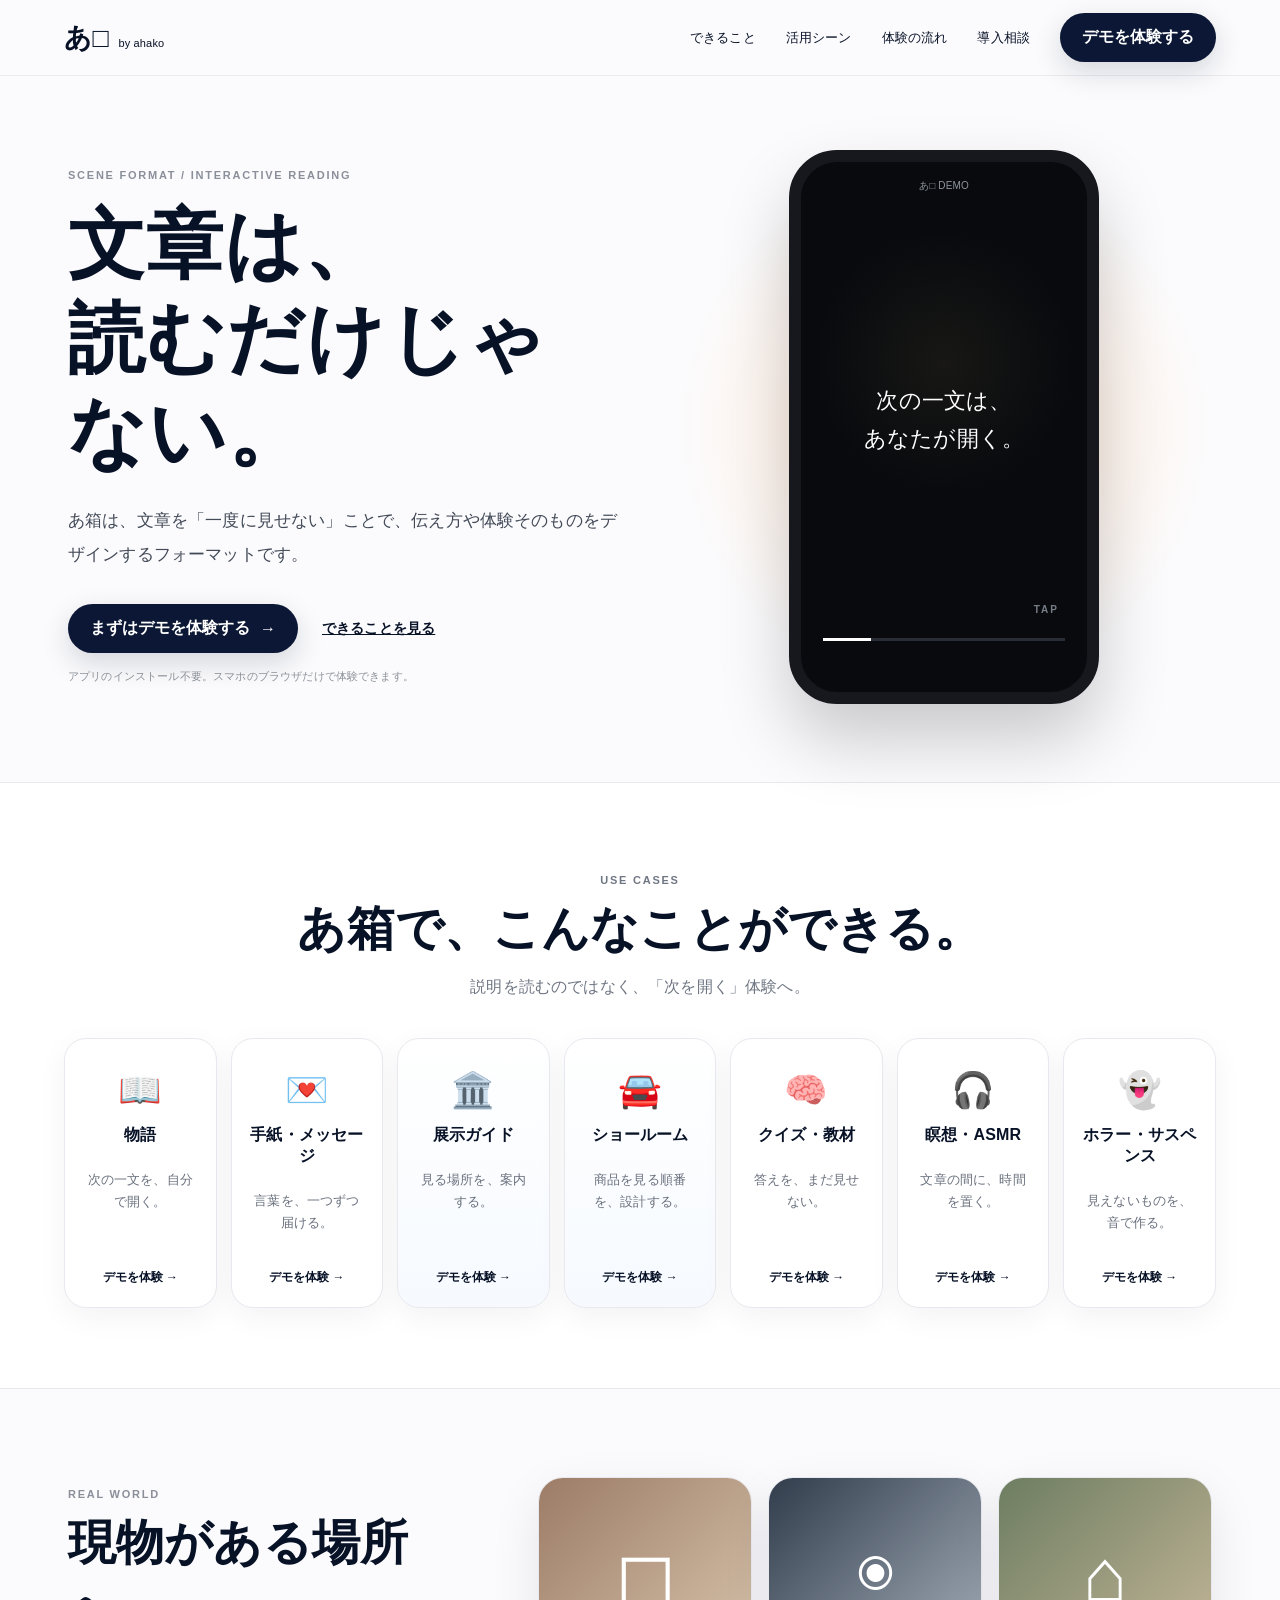
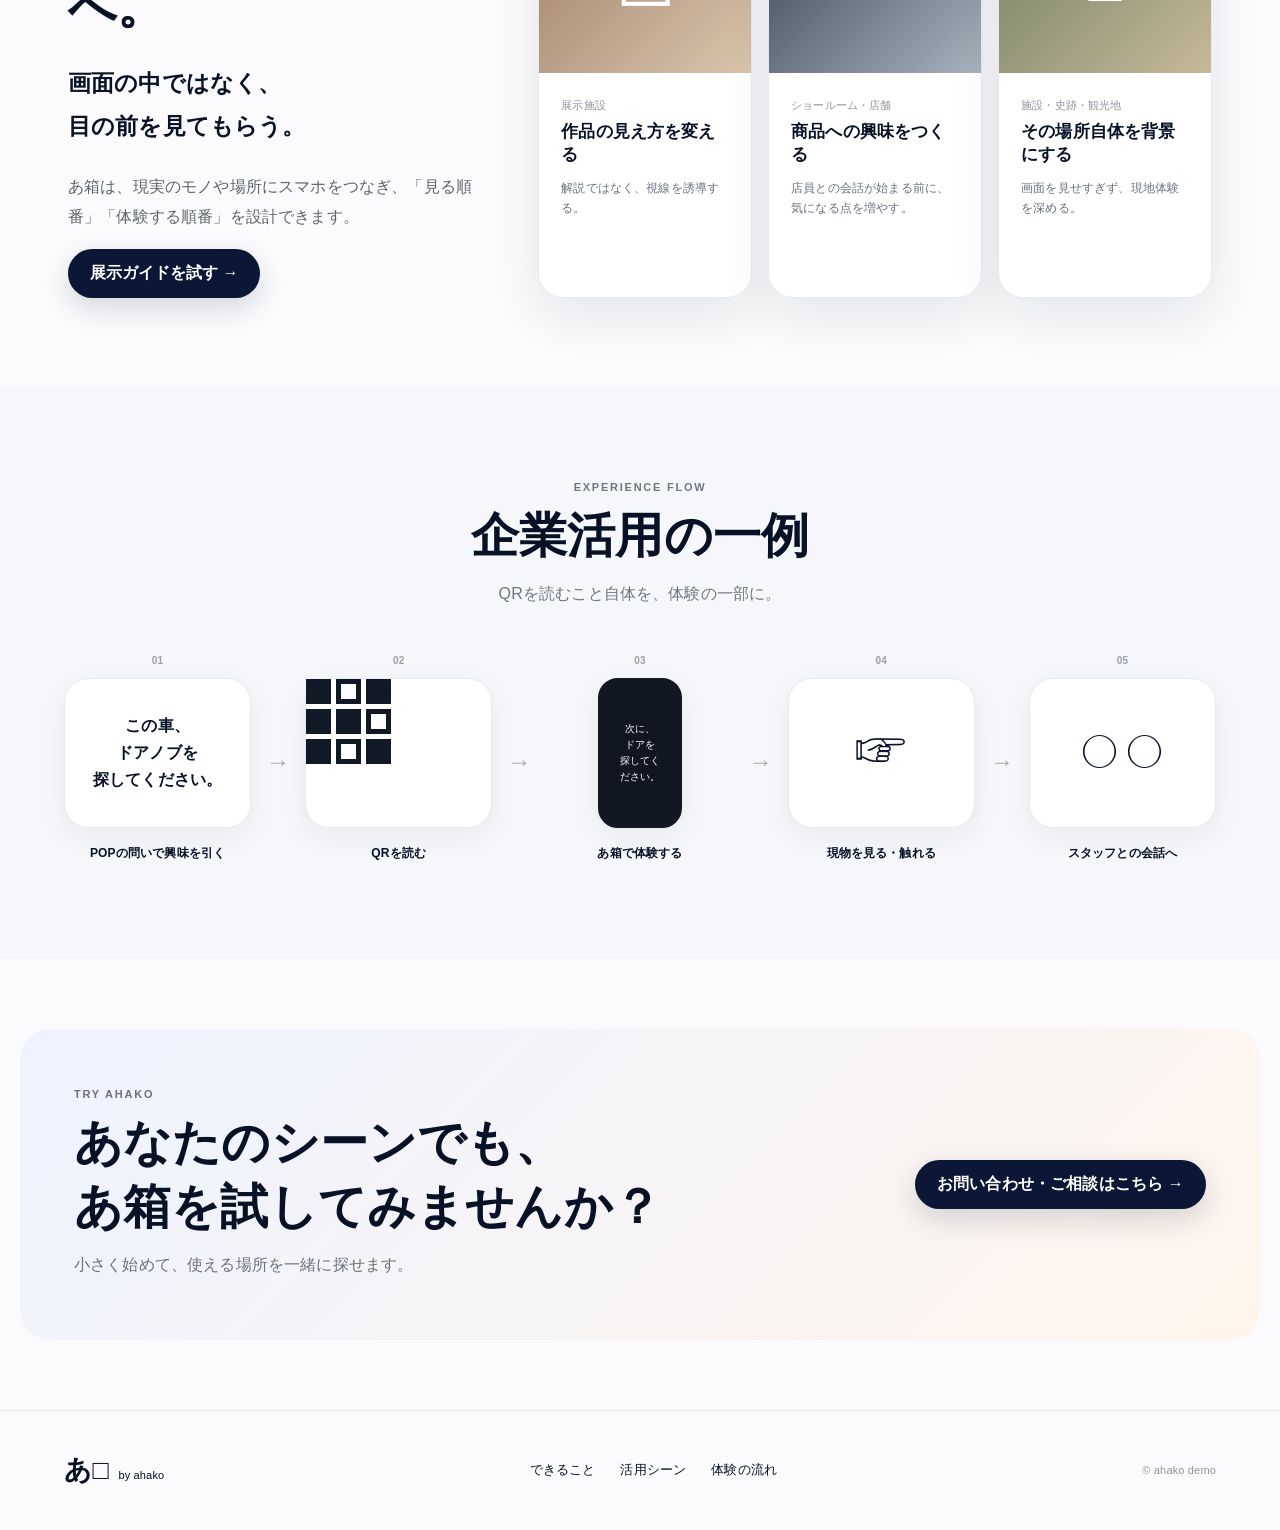
==== index.html @ af20977c "Add files via upload" ====
<!doctype html>
<html lang="ja">
<head>
  <meta charset="utf-8" />
  <meta name="viewport" content="width=device-width,initial-scale=1,viewport-fit=cover" />
  <title>あ箱｜デモサイト</title>
  <meta name="description" content="文章を一度に見せない。あ箱でできることを、触って試せるデモサイト。" />
  <link rel="stylesheet" href="./styles.css" />
</head>
<body>
  <header class="site-header">
    <a class="brand" href="#top" aria-label="あ箱 トップへ">
      <span class="brand-mark">あ□</span>
      <span class="brand-sub">by ahako</span>
    </a>
    <nav class="desktop-nav" aria-label="メインナビゲーション">
      <a href="#uses">できること</a>
      <a href="#real">活用シーン</a>
      <a href="#flow">体験の流れ</a>
      <a href="#contact">導入相談</a>
      <button class="button button-dark js-open-demo" data-demo="story">デモを体験する</button>
    </nav>
    <button class="menu-button" id="menuButton" aria-label="メニューを開く">☰</button>
  </header>

  <main id="top">
    <section class="hero section-shell">
      <div class="hero-copy">
        <p class="eyebrow">SCENE FORMAT / INTERACTIVE READING</p>
        <h1>文章は、<br>読むだけじゃない。</h1>
        <p class="hero-lead">あ箱は、文章を「一度に見せない」ことで、伝え方や体験そのものをデザインするフォーマットです。</p>
        <div class="hero-actions">
          <button class="button button-dark js-open-demo" data-demo="story">まずはデモを体験する <span>→</span></button>
          <a class="text-link" href="#uses">できることを見る</a>
        </div>
        <p class="fineprint">アプリのインストール不要。スマホのブラウザだけで体験できます。</p>
      </div>

      <div class="phone-wrap" aria-label="あ箱のミニデモ">
        <div class="phone">
          <div class="phone-top">あ□ DEMO</div>
          <div class="phone-screen" id="heroScene">
            <div class="scene-history" id="heroHistory"></div>
            <div class="scene-current" id="heroCurrent">次の一文は、<br>あなたが開く。</div>
            <button class="tap-zone" id="heroTap" aria-label="次の文章へ">TAP</button>
          </div>
          <div class="phone-progress"><span id="heroProgress"></span></div>
        </div>
      </div>
    </section>

    <section class="use-section" id="uses">
      <div class="section-heading">
        <p class="eyebrow">USE CASES</p>
        <h2>あ箱で、こんなことができる。</h2>
        <p>説明を読むのではなく、「次を開く」体験へ。</p>
      </div>
      <div class="use-grid">
        <article class="use-card">
          <div class="use-icon">📖</div><h3>物語</h3><p>次の一文を、自分で開く。</p>
          <button class="card-link js-open-demo" data-demo="story">デモを体験 →</button>
        </article>
        <article class="use-card">
          <div class="use-icon">💌</div><h3>手紙・メッセージ</h3><p>言葉を、一つずつ届ける。</p>
          <button class="card-link js-open-demo" data-demo="letter">デモを体験 →</button>
        </article>
        <article class="use-card featured">
          <div class="use-icon">🏛️</div><h3>展示ガイド</h3><p>見る場所を、案内する。</p>
          <button class="card-link js-open-demo" data-demo="museum">デモを体験 →</button>
        </article>
        <article class="use-card featured">
          <div class="use-icon">🚘</div><h3>ショールーム</h3><p>商品を見る順番を、設計する。</p>
          <button class="card-link js-open-demo" data-demo="showroom">デモを体験 →</button>
        </article>
        <article class="use-card">
          <div class="use-icon">🧠</div><h3>クイズ・教材</h3><p>答えを、まだ見せない。</p>
          <button class="card-link js-open-demo" data-demo="quiz">デモを体験 →</button>
        </article>
        <article class="use-card">
          <div class="use-icon">🎧</div><h3>瞑想・ASMR</h3><p>文章の間に、時間を置く。</p>
          <button class="card-link js-open-demo" data-demo="asmr">デモを体験 →</button>
        </article>
        <article class="use-card">
          <div class="use-icon">👻</div><h3>ホラー・サスペンス</h3><p>見えないものを、音で作る。</p>
          <button class="card-link js-open-demo" data-demo="horror">デモを体験 →</button>
        </article>
      </div>
    </section>

    <section class="real-section section-shell" id="real">
      <div class="real-copy">
        <p class="eyebrow">REAL WORLD</p>
        <h2>現物がある場所へ。</h2>
        <p class="big-copy">画面の中ではなく、<br>目の前を見てもらう。</p>
        <p>あ箱は、現実のモノや場所にスマホをつなぎ、「見る順番」「体験する順番」を設計できます。</p>
        <button class="button button-dark js-open-demo" data-demo="museum">展示ガイドを試す →</button>
      </div>
      <div class="real-cards">
        <article class="visual-card museum-card"><div class="visual-art">◻︎</div><div><span>展示施設</span><h3>作品の見え方を変える</h3><p>解説ではなく、視線を誘導する。</p></div></article>
        <article class="visual-card showroom-card"><div class="visual-art">◉</div><div><span>ショールーム・店舗</span><h3>商品への興味をつくる</h3><p>店員との会話が始まる前に、気になる点を増やす。</p></div></article>
        <article class="visual-card place-card"><div class="visual-art">⌂</div><div><span>施設・史跡・観光地</span><h3>その場所自体を背景にする</h3><p>画面を見せすぎず、現地体験を深める。</p></div></article>
      </div>
    </section>

    <section class="flow-section" id="flow">
      <div class="section-heading">
        <p class="eyebrow">EXPERIENCE FLOW</p>
        <h2>企業活用の一例</h2>
        <p>QRを読むこと自体を、体験の一部に。</p>
      </div>
      <div class="flow-grid">
        <div class="flow-step"><span>01</span><div class="flow-visual pop">この車、<br>ドアノブを<br>探してください。</div><h3>POPの問いで興味を引く</h3></div>
        <div class="arrow">→</div>
        <div class="flow-step"><span>02</span><div class="flow-visual qr" aria-label="QR風サンプル"><i></i><i></i><i></i><i></i><i></i><i></i><i></i><i></i><i></i></div><h3>QRを読む</h3></div>
        <div class="arrow">→</div>
        <div class="flow-step"><span>03</span><div class="flow-visual mini-phone">次に、<br>ドアを<br>探してください。</div><h3>あ箱で体験する</h3></div>
        <div class="arrow">→</div>
        <div class="flow-step"><span>04</span><div class="flow-visual hand">☞</div><h3>現物を見る・触れる</h3></div>
        <div class="arrow">→</div>
        <div class="flow-step"><span>05</span><div class="flow-visual talk">◯ ◯</div><h3>スタッフとの会話へ</h3></div>
      </div>
    </section>

    <section class="cta" id="contact">
      <div>
        <p class="eyebrow">TRY AHAKO</p>
        <h2>あなたのシーンでも、<br>あ箱を試してみませんか？</h2>
        <p>小さく始めて、使える場所を一緒に探せます。</p>
      </div>
      <a class="button button-dark" href="mailto:hello@example.com?subject=%E3%81%82%E7%AE%B1%E3%81%AE%E3%83%87%E3%83%A2%E3%81%AB%E3%81%A4%E3%81%84%E3%81%A6">お問い合わせ・ご相談はこちら →</a>
    </section>
  </main>

  <footer class="footer">
    <div class="brand"><span class="brand-mark">あ□</span><span class="brand-sub">by ahako</span></div>
    <div class="footer-links"><a href="#uses">できること</a><a href="#real">活用シーン</a><a href="#flow">体験の流れ</a></div>
    <span>© ahako demo</span>
  </footer>

  <div class="mobile-menu" id="mobileMenu" aria-hidden="true">
    <button class="close-menu" id="closeMenu">×</button>
    <a href="#uses">できること</a>
    <a href="#real">活用シーン</a>
    <a href="#flow">体験の流れ</a>
    <a href="#contact">導入相談</a>
    <button class="button button-dark js-open-demo" data-demo="story">デモを体験する</button>
  </div>

  <div class="demo-modal" id="demoModal" aria-hidden="true" role="dialog" aria-modal="true" aria-labelledby="demoTitle">
    <div class="demo-backdrop" id="demoBackdrop"></div>
    <div class="demo-panel">
      <button class="demo-close" id="demoClose" aria-label="閉じる">×</button>
      <div class="demo-meta"><span id="demoKicker">DEMO</span><strong id="demoTitle">物語</strong></div>
      <div class="demo-device">
        <div class="demo-scene" id="demoScene">
          <div class="demo-history" id="demoHistory"></div>
          <div class="demo-current" id="demoCurrent"></div>
          <div class="demo-sub" id="demoSub"></div>
          <button class="demo-tap" id="demoTap">TAP</button>
        </div>
        <div class="demo-bar"><span id="demoCount">1 / 5</span><div><i id="demoBar"></i></div></div>
      </div>
      <p class="demo-note" id="demoNote"></p>
      <button class="button button-dark" id="demoRestart">最初から見る</button>
    </div>
  </div>

  <script src="./app.js"></script>
</body>
</html>
---- styles.css ----
:root{--ink:#081227;--muted:#6f7683;--line:#e7e9ee;--paper:#fbfbfd;--soft:#f5f6fa;--accent:#0b1734;--radius:28px;--shadow:0 18px 50px rgba(15,24,44,.09)}
*{box-sizing:border-box}html{scroll-behavior:smooth}body{margin:0;background:var(--paper);color:var(--ink);font-family:-apple-system,BlinkMacSystemFont,"Hiragino Sans","Yu Gothic UI","Yu Gothic",Meiryo,sans-serif;letter-spacing:.01em}.site-header{position:sticky;top:0;z-index:20;height:76px;display:flex;align-items:center;justify-content:space-between;padding:0 max(28px,5vw);background:rgba(251,251,253,.87);backdrop-filter:blur(18px);border-bottom:1px solid rgba(225,228,235,.7)}.brand{display:inline-flex;align-items:baseline;gap:9px;color:var(--ink);text-decoration:none}.brand-mark{font-family:"Hiragino Mincho ProN","Yu Mincho",serif;font-weight:700;font-size:27px;letter-spacing:.02em}.brand-sub{font-size:11px}.desktop-nav{display:flex;align-items:center;gap:30px}.desktop-nav a,.footer a{color:var(--ink);font-size:13px;text-decoration:none}.button{border:0;border-radius:999px;padding:14px 22px;font:inherit;font-weight:700;cursor:pointer;text-decoration:none;display:inline-flex;align-items:center;justify-content:center;gap:10px}.button-dark{background:var(--accent);color:#fff;box-shadow:0 10px 28px rgba(11,23,52,.16)}.button-dark:hover{transform:translateY(-1px)}.menu-button{display:none;border:0;background:none;font-size:25px}.section-shell{max-width:1240px;margin:auto}.hero{min-height:650px;display:grid;grid-template-columns:1.02fr .98fr;align-items:center;gap:50px;padding:74px 48px 78px}.eyebrow{font-size:11px;font-weight:800;letter-spacing:.16em;color:#8a8f9a}.hero h1{font-family:"Hiragino Mincho ProN","Yu Mincho",serif;font-size:clamp(46px,6vw,78px);line-height:1.22;margin:18px 0 24px;letter-spacing:.015em}.hero-lead{font-size:17px;line-height:2;max-width:600px;color:#424957}.hero-actions{display:flex;align-items:center;gap:24px;margin-top:32px}.text-link{color:var(--ink);font-weight:700;font-size:14px}.fineprint{font-size:11px;color:#8b9098;margin-top:16px}.phone-wrap{display:grid;place-items:center;min-height:500px;background:radial-gradient(circle at center,#eef0ff 0,#fff4ec 40%,rgba(255,255,255,0) 70%);border-radius:48px}.phone{width:min(310px,70vw);aspect-ratio:.56;background:#080a0e;border:12px solid #16181d;border-radius:48px;box-shadow:0 36px 70px rgba(0,0,0,.2);overflow:hidden;position:relative;color:#fff}.phone-top{text-align:center;font-size:10px;color:#8f949d;padding:17px 10px 0}.phone-screen{height:84%;padding:80px 30px 70px;display:flex;flex-direction:column;justify-content:center;position:relative;background:radial-gradient(circle at 50% 38%,rgba(86,76,47,.2),transparent 42%)}.scene-history{position:absolute;top:90px;left:30px;right:30px;color:#6b6f76;font-family:"Yu Mincho",serif;font-size:15px;line-height:1.8}.scene-current{font-family:"Yu Mincho",serif;text-align:center;font-size:22px;line-height:1.75}.tap-zone,.demo-tap{position:absolute;right:22px;bottom:22px;border:0;background:none;color:#777d86;font-size:10px;letter-spacing:.2em;font-weight:800;cursor:pointer}.phone-progress{height:3px;background:#282c34;margin:0 22px}.phone-progress span{display:block;height:100%;width:18%;background:#fff;transition:.35s}.use-section{padding:80px max(28px,5vw);background:#fff;border-block:1px solid var(--line)}.section-heading{text-align:center;max-width:720px;margin:0 auto 40px}.section-heading h2,.real-copy h2,.cta h2{font-family:"Hiragino Mincho ProN","Yu Mincho",serif;font-size:clamp(30px,4vw,48px);margin:8px 0 12px}.section-heading p{color:var(--muted)}.use-grid{max-width:1300px;margin:auto;display:grid;grid-template-columns:repeat(7,1fr);gap:14px}.use-card{min-height:270px;padding:26px 18px 20px;border:1px solid var(--line);border-radius:22px;background:#fff;box-shadow:0 9px 30px rgba(15,24,44,.05);display:flex;flex-direction:column;align-items:center;text-align:center}.use-card.featured{background:linear-gradient(180deg,#fff,#f6faff)}.use-icon{font-size:35px;margin:5px 0 14px}.use-card h3{font-size:16px;margin:0 0 10px}.use-card p{font-size:13px;line-height:1.7;color:#69707d;min-height:44px}.card-link{margin-top:auto;border:0;background:none;color:var(--ink);font-weight:800;font-size:12px;cursor:pointer}.real-section{display:grid;grid-template-columns:.85fr 1.35fr;gap:46px;padding:88px 48px}.real-copy{align-self:center}.real-copy>p:not(.eyebrow){color:#5d6470;line-height:1.9}.big-copy{font-family:"Hiragino Mincho ProN","Yu Mincho",serif;color:var(--ink)!important;font-size:23px!important;font-weight:700}.real-cards{display:grid;grid-template-columns:repeat(3,1fr);gap:16px}.visual-card{min-height:380px;border-radius:25px;overflow:hidden;background:#fff;border:1px solid var(--line);box-shadow:var(--shadow);display:flex;flex-direction:column}.visual-art{height:195px;display:grid;place-items:center;font-size:74px;color:#fff}.museum-card .visual-art{background:linear-gradient(135deg,#9c7c67,#d9c5ad)}.showroom-card .visual-art{background:linear-gradient(135deg,#313c4c,#a9b3be)}.place-card .visual-art{background:linear-gradient(135deg,#6d7d61,#c7b89a)}.visual-card>div:last-child{padding:22px}.visual-card span{font-size:11px;color:#8d929c}.visual-card h3{font-size:17px;margin:7px 0}.visual-card p{font-size:12px;line-height:1.7;color:#6a717c}.flow-section{padding:84px max(28px,5vw);background:#f6f7fa}.flow-grid{max-width:1180px;margin:45px auto 0;display:grid;grid-template-columns:1fr auto 1fr auto 1fr auto 1fr auto 1fr;gap:15px;align-items:center}.flow-step{text-align:center}.flow-step>span{font-size:10px;font-weight:800;color:#9aa0aa}.flow-step h3{font-size:12px;line-height:1.6}.flow-visual{height:150px;margin:10px auto 16px;border-radius:24px;background:#fff;border:1px solid var(--line);display:grid;place-items:center;box-shadow:0 9px 28px rgba(20,28,45,.06)}.pop{padding:18px;font-family:"Yu Mincho",serif;font-weight:700;line-height:1.7}.qr{grid-template-columns:repeat(3,25px);grid-template-rows:repeat(3,25px);gap:5px}.qr i{display:block;width:25px;height:25px;background:#111826}.qr i:nth-child(2),.qr i:nth-child(6),.qr i:nth-child(8){background:#fff;border:5px solid #111826}.mini-phone{margin-inline:auto;width:84px;border:7px solid #121722;background:#111722;color:#fff;border-radius:20px;font-size:10px;line-height:1.6;padding:12px}.hand{font-size:60px}.talk{font-size:35px}.arrow{font-size:24px;color:#a7acb5}.cta{max-width:1240px;margin:70px auto;padding:48px 54px;border-radius:30px;background:linear-gradient(135deg,#eef3ff,#fff5ec);display:flex;justify-content:space-between;gap:30px;align-items:center}.cta p{color:#6b717b}.footer{min-height:120px;padding:35px max(28px,5vw);display:flex;align-items:center;justify-content:space-between;gap:30px;border-top:1px solid var(--line)}.footer-links{display:flex;gap:25px}.footer>span{font-size:11px;color:#8e939c}.mobile-menu{display:none}.demo-modal{position:fixed;inset:0;z-index:100;display:none;place-items:center;padding:22px}.demo-modal.open{display:grid}.demo-backdrop{position:absolute;inset:0;background:rgba(5,9,18,.72);backdrop-filter:blur(10px)}.demo-panel{position:relative;z-index:1;width:min(930px,96vw);min-height:600px;border-radius:34px;background:#f8f8fa;box-shadow:0 40px 100px rgba(0,0,0,.35);padding:34px 38px 30px;display:grid;grid-template-columns:1fr 340px;grid-template-rows:auto 1fr auto;gap:20px 42px}.demo-close{position:absolute;right:22px;top:18px;border:0;background:none;font-size:28px;cursor:pointer}.demo-meta{grid-column:1}.demo-meta span{display:block;font-size:10px;letter-spacing:.16em;color:#999faa}.demo-meta strong{font-family:"Yu Mincho",serif;font-size:34px}.demo-device{grid-row:1/4;grid-column:2;width:310px;align-self:center;justify-self:center;border-radius:40px;border:10px solid #151820;background:#05070b;overflow:hidden;color:#fff;box-shadow:0 25px 50px rgba(0,0,0,.22)}.demo-scene{height:500px;position:relative;padding:80px 28px 70px;display:flex;flex-direction:column;justify-content:center;background:radial-gradient(circle at center,rgba(50,55,68,.33),transparent 52%)}.demo-history{position:absolute;top:58px;left:28px;right:28px;color:#636974;font-family:"Yu Mincho",serif;line-height:1.8;font-size:14px}.demo-current{font-family:"Yu Mincho",serif;font-size:22px;line-height:1.8;text-align:center;white-space:pre-line}.demo-sub{text-align:center;color:#858b94;font-size:12px;line-height:1.6;margin-top:15px;white-space:pre-line}.demo-bar{padding:14px 17px 18px;font-size:10px;color:#9398a1}.demo-bar>div{height:2px;background:#262b34;margin-top:8px}.demo-bar i{display:block;height:100%;background:#fff;width:20%;transition:.3s}.demo-note{grid-column:1;color:#616875;line-height:1.9;font-size:14px;align-self:center}.demo-panel>.button{grid-column:1;justify-self:start}.demo-current.solo{font-size:28px;font-weight:700}.demo-current.warning{color:#ffc4bd}.demo-current.system{font-family:ui-monospace,SFMono-Regular,Menlo,monospace;color:#bde9ff}.demo-current.soft{font-size:19px;color:#e5e1d8}
@media(max-width:1050px){.use-grid{grid-template-columns:repeat(4,1fr)}.real-section{grid-template-columns:1fr}.real-copy{max-width:720px}.flow-grid{grid-template-columns:1fr 1fr 1fr;gap:20px}.flow-grid .arrow{display:none}.flow-step{min-width:0}.demo-panel{grid-template-columns:1fr 300px}.demo-device{width:280px}}
@media(max-width:760px){.site-header{height:64px;padding-inline:18px}.desktop-nav{display:none}.menu-button{display:block}.hero{grid-template-columns:1fr;padding:46px 22px 58px;gap:34px}.hero h1{font-size:48px}.hero-lead{font-size:15px}.hero-actions{align-items:flex-start;flex-direction:column}.phone-wrap{min-height:440px}.use-section{padding:65px 18px}.use-grid{grid-template-columns:repeat(2,1fr)}.use-card{min-height:235px;padding:22px 14px}.real-section{padding:68px 20px}.real-cards{grid-template-columns:1fr}.visual-card{min-height:0}.visual-art{height:170px}.flow-section{padding:65px 18px}.flow-grid{grid-template-columns:1fr 1fr}.cta{margin:40px 16px;padding:38px 26px;align-items:flex-start;flex-direction:column}.footer{padding:30px 20px;align-items:flex-start;flex-direction:column}.footer-links{flex-wrap:wrap}.mobile-menu{position:fixed;inset:0;z-index:50;background:#fbfbfd;padding:26px;flex-direction:column;gap:26px;font-size:22px}.mobile-menu.open{display:flex}.mobile-menu a{text-decoration:none;color:var(--ink)}.close-menu{margin-left:auto;border:0;background:none;font-size:32px}.demo-modal{padding:10px}.demo-panel{width:100%;height:calc(100vh - 20px);overflow:auto;border-radius:26px;padding:30px 18px;display:flex;flex-direction:column}.demo-meta strong{font-size:27px}.demo-device{order:2;width:min(310px,90vw);margin:auto}.demo-note{order:3}.demo-panel>.button{order:4;align-self:center}.demo-close{z-index:4}.demo-scene{height:480px}.demo-current{font-size:21px}}
@media(max-width:460px){.hero h1{font-size:41px}.use-grid{grid-template-columns:1fr 1fr;gap:10px}.use-card h3{font-size:14px}.use-card p{font-size:12px}.flow-grid{grid-template-columns:1fr}.flow-visual{max-width:220px}.phone{width:285px}}
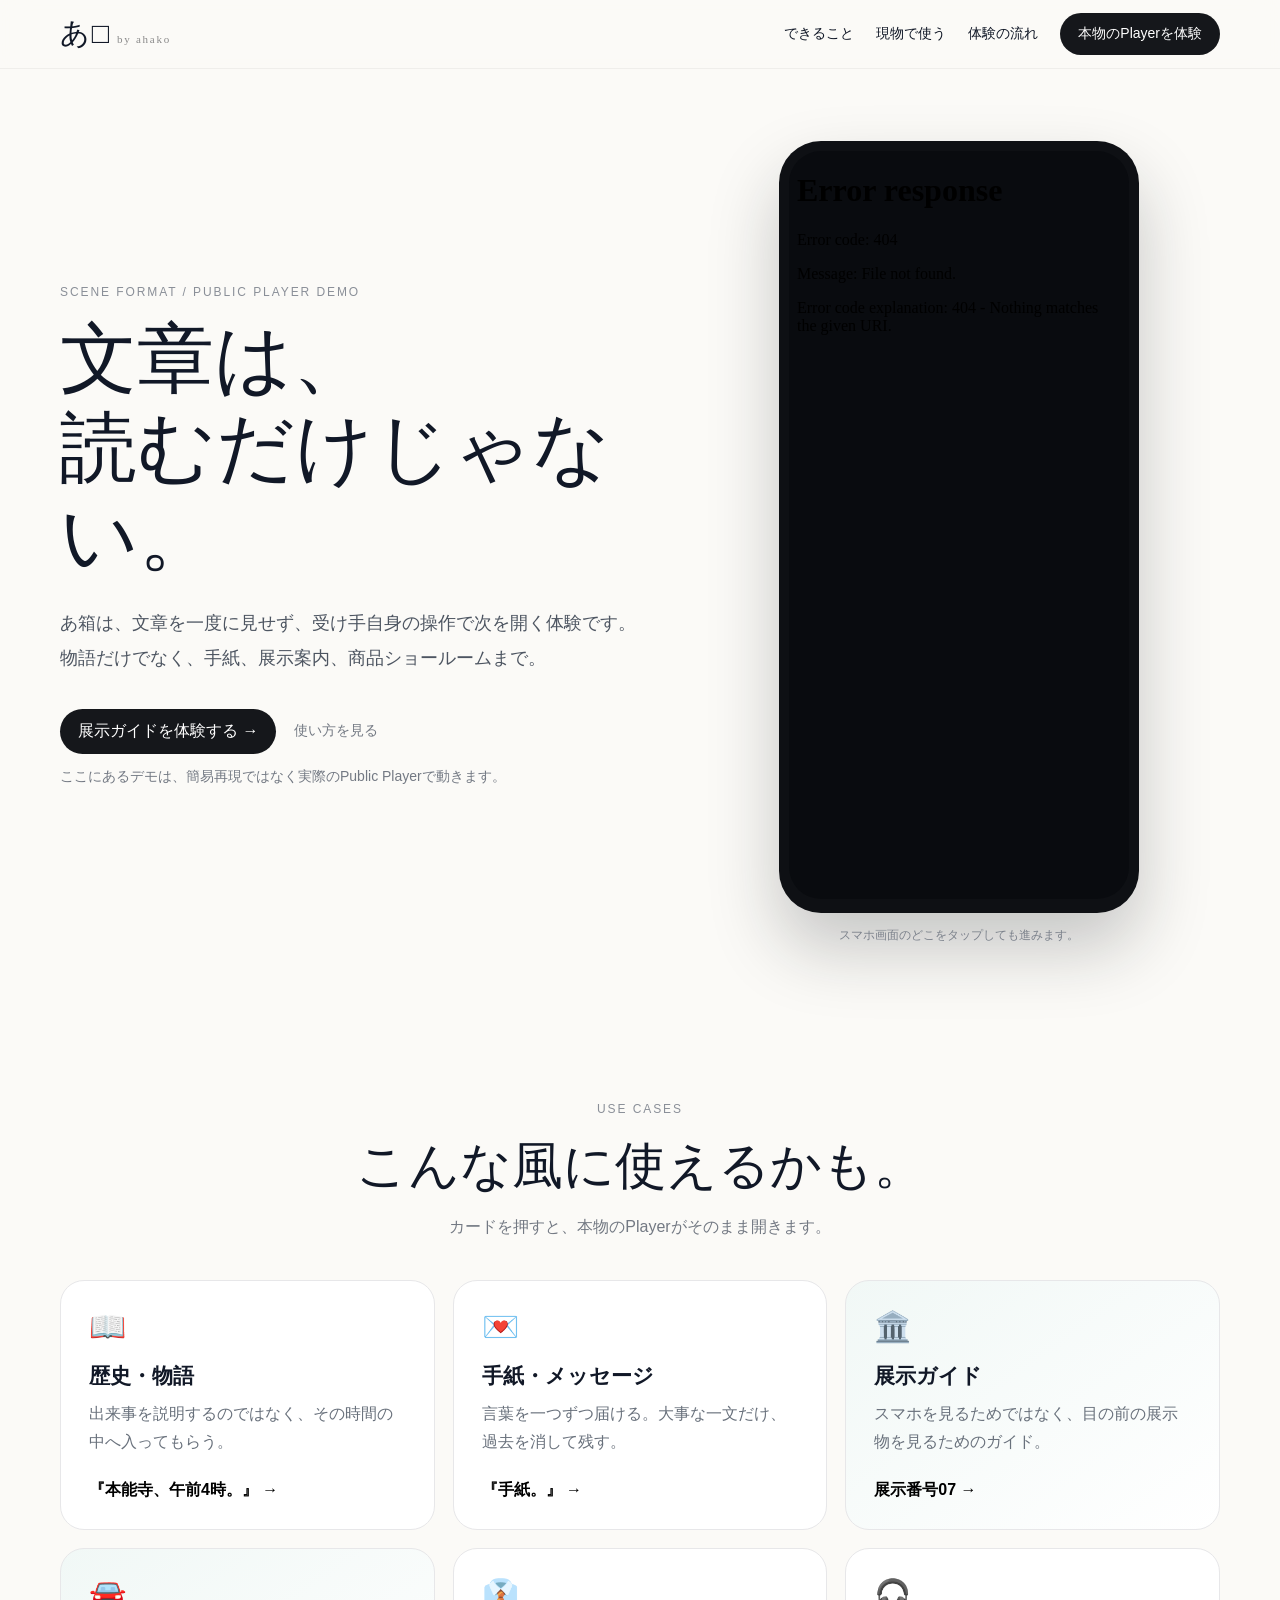
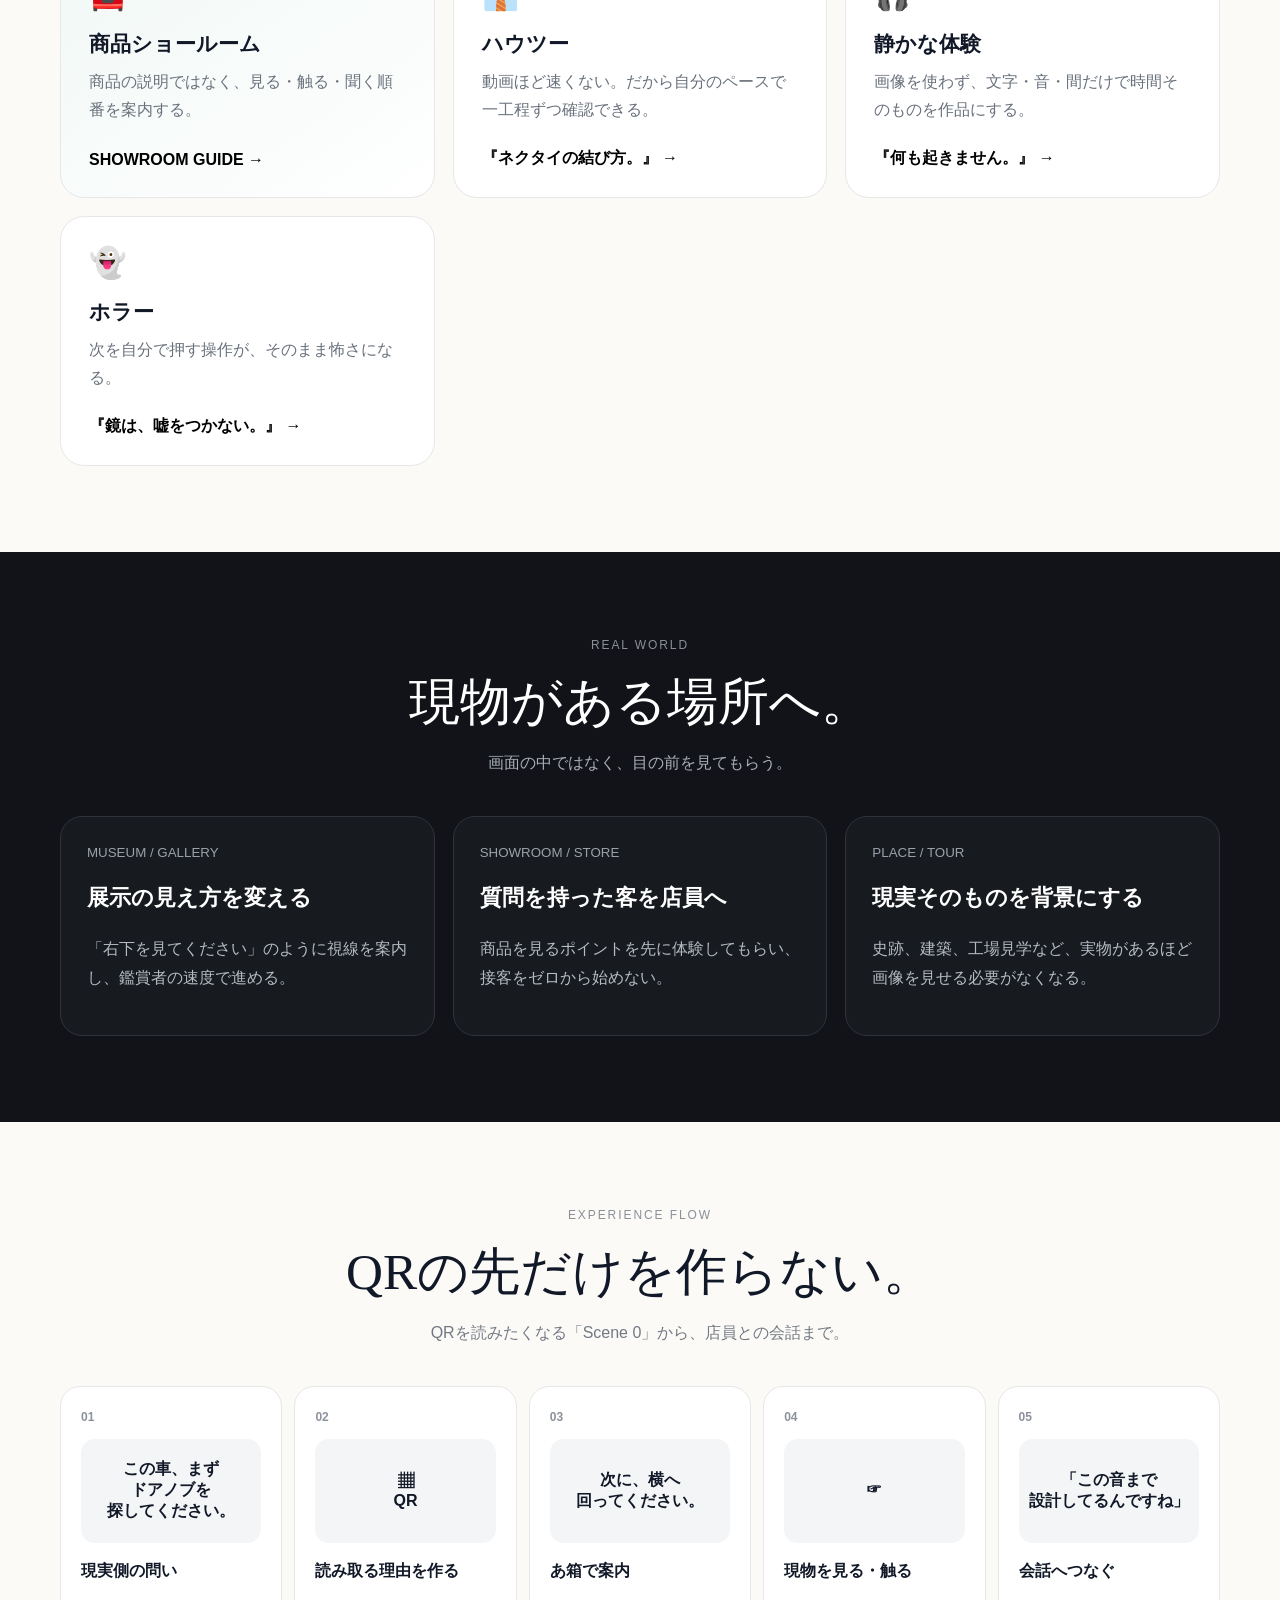
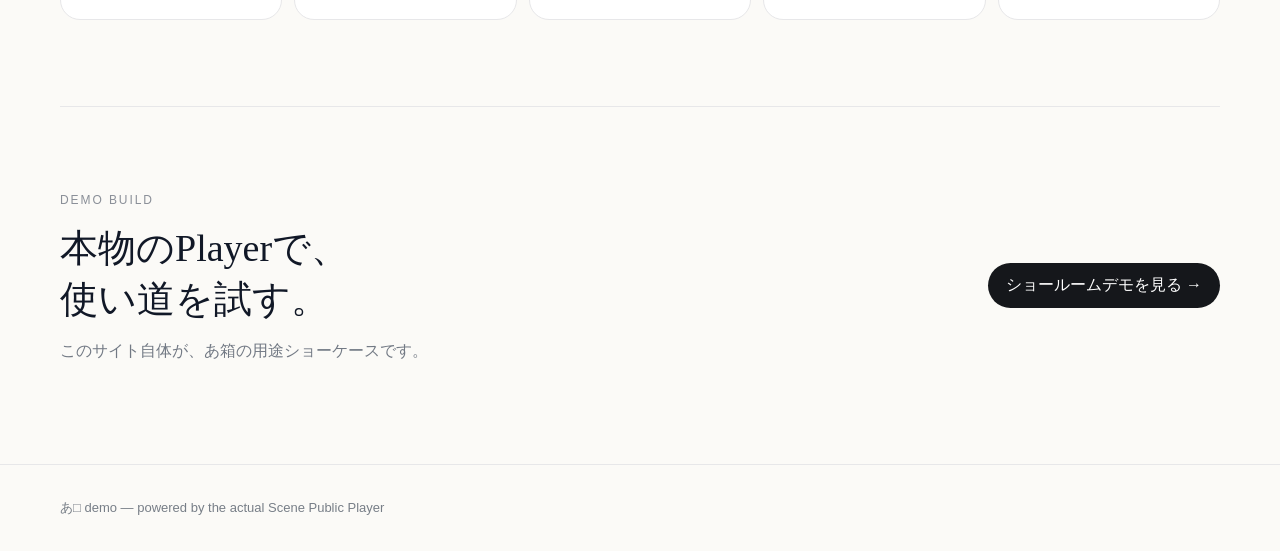
==== commit 6aff8ce5: "Add files via upload" ====
--- a/index.html
+++ b/index.html
@@ -1,170 +1,56 @@
 <!doctype html>
 <html lang="ja">
 <head>
-  <meta charset="utf-8" />
-  <meta name="viewport" content="width=device-width,initial-scale=1,viewport-fit=cover" />
-  <title>あ箱｜デモサイト</title>
-  <meta name="description" content="文章を一度に見せない。あ箱でできることを、触って試せるデモサイト。" />
-  <link rel="stylesheet" href="./styles.css" />
+<meta charset="utf-8">
+<meta name="viewport" content="width=device-width,initial-scale=1,viewport-fit=cover">
+<title>あ箱｜こんな風に使えるかも。</title>
+<meta name="description" content="あ箱の使い方を、本物のPublic Playerで体験できるデモサイト。">
+<style>
+:root{--ink:#111827;--muted:#667085;--line:#e7e7e9;--paper:#fbfaf7;--soft:#f2f4f7;--dark:#111318}
+*{box-sizing:border-box}html{scroll-behavior:smooth}body{margin:0;background:var(--paper);color:var(--ink);font-family:-apple-system,BlinkMacSystemFont,"Segoe UI","Hiragino Sans","Yu Gothic",sans-serif}
+a{color:inherit;text-decoration:none}button{font:inherit}.shell{width:min(1160px,calc(100% - 36px));margin:auto}
+header{position:sticky;top:0;z-index:10;background:rgba(251,250,247,.9);backdrop-filter:blur(14px);border-bottom:1px solid rgba(0,0,0,.05)}header .shell{height:68px;display:flex;align-items:center;justify-content:space-between}.brand{font-family:"Yu Mincho","Hiragino Mincho ProN",serif;font-size:29px;letter-spacing:.06em}.brand small{font-family:inherit;font-size:11px;color:#8a8a8a;margin-left:6px}.nav{display:flex;gap:22px;align-items:center;font-size:14px}.pill{border:0;border-radius:999px;padding:12px 18px;background:#15171b;color:#fff;cursor:pointer}
+.hero{min-height:620px;display:grid;grid-template-columns:1.05fr .95fr;align-items:center;gap:60px;padding:72px 0}.eyebrow{font-size:12px;letter-spacing:.16em;color:#8a8f98;margin-bottom:16px}.hero h1{font-family:"Yu Mincho","Hiragino Mincho ProN",serif;font-size:clamp(44px,6vw,82px);line-height:1.16;margin:0 0 24px;font-weight:500}.lead{font-size:18px;line-height:1.9;color:#4d5561;max-width:620px}.hero-actions{display:flex;gap:18px;align-items:center;margin-top:34px}.subtle{color:#737983;font-size:14px}
+.phone{width:min(360px,88vw);aspect-ratio:9/19.2;border-radius:42px;background:#0e1014;padding:10px;box-shadow:0 35px 70px rgba(20,24,32,.23);margin:auto}.phone iframe{width:100%;height:100%;border:0;border-radius:32px;background:#090b0f}.phone-note{text-align:center;color:#7b818b;font-size:12px;margin-top:14px}
+section{padding:86px 0}.section-head{text-align:center;margin-bottom:42px}.section-head h2{font-family:"Yu Mincho","Hiragino Mincho ProN",serif;font-size:clamp(32px,4vw,52px);font-weight:500;margin:8px 0 12px}.section-head p{color:#737983}
+.grid{display:grid;grid-template-columns:repeat(3,1fr);gap:18px}.card{border:1px solid var(--line);border-radius:24px;background:#fff;padding:28px;min-height:240px;display:flex;flex-direction:column;transition:.2s transform,.2s box-shadow}.card:hover{transform:translateY(-3px);box-shadow:0 18px 36px rgba(0,0,0,.07)}.icon{font-size:30px}.card h3{font-size:21px;margin:18px 0 10px}.card p{color:#69717c;line-height:1.75;margin:0 0 24px}.open-demo{margin-top:auto;border:0;background:transparent;text-align:left;padding:0;font-weight:700;cursor:pointer}.featured{background:linear-gradient(145deg,#f1f8f6,#fff)}
+.real{background:#111318;color:#fff}.real .section-head p{color:#aab0b8}.real-grid{display:grid;grid-template-columns:repeat(3,1fr);gap:18px}.real-card{border:1px solid #30343a;border-radius:22px;padding:26px;background:#171a1f}.real-card small{color:#9aa1aa}.real-card h3{font-size:22px}.real-card p{color:#b5bbc3;line-height:1.8}
+.flow{display:grid;grid-template-columns:repeat(5,1fr);gap:12px;align-items:stretch}.step{border:1px solid var(--line);background:#fff;border-radius:20px;padding:20px}.step b{font-size:12px;color:#8c929b}.step h3{font-size:16px;line-height:1.5}.step .visual{height:104px;border-radius:14px;background:#f4f5f6;display:flex;align-items:center;justify-content:center;text-align:center;margin:14px 0;font-weight:700}
+.cta{display:flex;justify-content:space-between;gap:30px;align-items:center;border-top:1px solid var(--line)}.cta h2{font-family:"Yu Mincho","Hiragino Mincho ProN",serif;font-size:38px;font-weight:500;margin:0}.cta p{color:#727984}
+footer{border-top:1px solid var(--line);padding:34px 0;color:#777e87;font-size:13px}
+.modal{position:fixed;inset:0;z-index:100;display:none}.modal.open{display:block}.backdrop{position:absolute;inset:0;background:rgba(0,0,0,.72);backdrop-filter:blur(8px)}.panel{position:absolute;inset:3vh max(18px,calc((100vw - 980px)/2));background:#0c0e12;border-radius:26px;overflow:hidden;box-shadow:0 30px 90px rgba(0,0,0,.45)}.panel iframe{width:100%;height:100%;border:0}.close{position:absolute;z-index:2;right:14px;top:14px;width:42px;height:42px;border-radius:50%;border:1px solid rgba(255,255,255,.18);background:rgba(0,0,0,.55);color:#fff;font-size:22px;cursor:pointer}
+@media(max-width:900px){.nav a{display:none}.hero{grid-template-columns:1fr;padding-top:54px;gap:44px}.grid,.real-grid{grid-template-columns:1fr 1fr}.flow{grid-template-columns:1fr 1fr}.cta{display:block}.cta .pill{margin-top:20px}.panel{inset:0;border-radius:0}}
+@media(max-width:620px){.shell{width:min(100% - 24px,1160px)}header .shell{height:60px}.hero h1{font-size:47px}.lead{font-size:16px}.hero-actions{align-items:flex-start;flex-direction:column}.grid,.real-grid,.flow{grid-template-columns:1fr}.card{min-height:205px}section{padding:64px 0}}
+</style>
 </head>
 <body>
-  <header class="site-header">
-    <a class="brand" href="#top" aria-label="あ箱 トップへ">
-      <span class="brand-mark">あ□</span>
-      <span class="brand-sub">by ahako</span>
-    </a>
-    <nav class="desktop-nav" aria-label="メインナビゲーション">
-      <a href="#uses">できること</a>
-      <a href="#real">活用シーン</a>
-      <a href="#flow">体験の流れ</a>
-      <a href="#contact">導入相談</a>
-      <button class="button button-dark js-open-demo" data-demo="story">デモを体験する</button>
-    </nav>
-    <button class="menu-button" id="menuButton" aria-label="メニューを開く">☰</button>
-  </header>
-
-  <main id="top">
-    <section class="hero section-shell">
-      <div class="hero-copy">
-        <p class="eyebrow">SCENE FORMAT / INTERACTIVE READING</p>
-        <h1>文章は、<br>読むだけじゃない。</h1>
-        <p class="hero-lead">あ箱は、文章を「一度に見せない」ことで、伝え方や体験そのものをデザインするフォーマットです。</p>
-        <div class="hero-actions">
-          <button class="button button-dark js-open-demo" data-demo="story">まずはデモを体験する <span>→</span></button>
-          <a class="text-link" href="#uses">できることを見る</a>
-        </div>
-        <p class="fineprint">アプリのインストール不要。スマホのブラウザだけで体験できます。</p>
-      </div>
-
-      <div class="phone-wrap" aria-label="あ箱のミニデモ">
-        <div class="phone">
-          <div class="phone-top">あ□ DEMO</div>
-          <div class="phone-screen" id="heroScene">
-            <div class="scene-history" id="heroHistory"></div>
-            <div class="scene-current" id="heroCurrent">次の一文は、<br>あなたが開く。</div>
-            <button class="tap-zone" id="heroTap" aria-label="次の文章へ">TAP</button>
-          </div>
-          <div class="phone-progress"><span id="heroProgress"></span></div>
-        </div>
-      </div>
-    </section>
-
-    <section class="use-section" id="uses">
-      <div class="section-heading">
-        <p class="eyebrow">USE CASES</p>
-        <h2>あ箱で、こんなことができる。</h2>
-        <p>説明を読むのではなく、「次を開く」体験へ。</p>
-      </div>
-      <div class="use-grid">
-        <article class="use-card">
-          <div class="use-icon">📖</div><h3>物語</h3><p>次の一文を、自分で開く。</p>
-          <button class="card-link js-open-demo" data-demo="story">デモを体験 →</button>
-        </article>
-        <article class="use-card">
-          <div class="use-icon">💌</div><h3>手紙・メッセージ</h3><p>言葉を、一つずつ届ける。</p>
-          <button class="card-link js-open-demo" data-demo="letter">デモを体験 →</button>
-        </article>
-        <article class="use-card featured">
-          <div class="use-icon">🏛️</div><h3>展示ガイド</h3><p>見る場所を、案内する。</p>
-          <button class="card-link js-open-demo" data-demo="museum">デモを体験 →</button>
-        </article>
-        <article class="use-card featured">
-          <div class="use-icon">🚘</div><h3>ショールーム</h3><p>商品を見る順番を、設計する。</p>
-          <button class="card-link js-open-demo" data-demo="showroom">デモを体験 →</button>
-        </article>
-        <article class="use-card">
-          <div class="use-icon">🧠</div><h3>クイズ・教材</h3><p>答えを、まだ見せない。</p>
-          <button class="card-link js-open-demo" data-demo="quiz">デモを体験 →</button>
-        </article>
-        <article class="use-card">
-          <div class="use-icon">🎧</div><h3>瞑想・ASMR</h3><p>文章の間に、時間を置く。</p>
-          <button class="card-link js-open-demo" data-demo="asmr">デモを体験 →</button>
-        </article>
-        <article class="use-card">
-          <div class="use-icon">👻</div><h3>ホラー・サスペンス</h3><p>見えないものを、音で作る。</p>
-          <button class="card-link js-open-demo" data-demo="horror">デモを体験 →</button>
-        </article>
-      </div>
-    </section>
-
-    <section class="real-section section-shell" id="real">
-      <div class="real-copy">
-        <p class="eyebrow">REAL WORLD</p>
-        <h2>現物がある場所へ。</h2>
-        <p class="big-copy">画面の中ではなく、<br>目の前を見てもらう。</p>
-        <p>あ箱は、現実のモノや場所にスマホをつなぎ、「見る順番」「体験する順番」を設計できます。</p>
-        <button class="button button-dark js-open-demo" data-demo="museum">展示ガイドを試す →</button>
-      </div>
-      <div class="real-cards">
-        <article class="visual-card museum-card"><div class="visual-art">◻︎</div><div><span>展示施設</span><h3>作品の見え方を変える</h3><p>解説ではなく、視線を誘導する。</p></div></article>
-        <article class="visual-card showroom-card"><div class="visual-art">◉</div><div><span>ショールーム・店舗</span><h3>商品への興味をつくる</h3><p>店員との会話が始まる前に、気になる点を増やす。</p></div></article>
-        <article class="visual-card place-card"><div class="visual-art">⌂</div><div><span>施設・史跡・観光地</span><h3>その場所自体を背景にする</h3><p>画面を見せすぎず、現地体験を深める。</p></div></article>
-      </div>
-    </section>
-
-    <section class="flow-section" id="flow">
-      <div class="section-heading">
-        <p class="eyebrow">EXPERIENCE FLOW</p>
-        <h2>企業活用の一例</h2>
-        <p>QRを読むこと自体を、体験の一部に。</p>
-      </div>
-      <div class="flow-grid">
-        <div class="flow-step"><span>01</span><div class="flow-visual pop">この車、<br>ドアノブを<br>探してください。</div><h3>POPの問いで興味を引く</h3></div>
-        <div class="arrow">→</div>
-        <div class="flow-step"><span>02</span><div class="flow-visual qr" aria-label="QR風サンプル"><i></i><i></i><i></i><i></i><i></i><i></i><i></i><i></i><i></i></div><h3>QRを読む</h3></div>
-        <div class="arrow">→</div>
-        <div class="flow-step"><span>03</span><div class="flow-visual mini-phone">次に、<br>ドアを<br>探してください。</div><h3>あ箱で体験する</h3></div>
-        <div class="arrow">→</div>
-        <div class="flow-step"><span>04</span><div class="flow-visual hand">☞</div><h3>現物を見る・触れる</h3></div>
-        <div class="arrow">→</div>
-        <div class="flow-step"><span>05</span><div class="flow-visual talk">◯ ◯</div><h3>スタッフとの会話へ</h3></div>
-      </div>
-    </section>
-
-    <section class="cta" id="contact">
-      <div>
-        <p class="eyebrow">TRY AHAKO</p>
-        <h2>あなたのシーンでも、<br>あ箱を試してみませんか？</h2>
-        <p>小さく始めて、使える場所を一緒に探せます。</p>
-      </div>
-      <a class="button button-dark" href="mailto:hello@example.com?subject=%E3%81%82%E7%AE%B1%E3%81%AE%E3%83%87%E3%83%A2%E3%81%AB%E3%81%A4%E3%81%84%E3%81%A6">お問い合わせ・ご相談はこちら →</a>
-    </section>
-  </main>
-
-  <footer class="footer">
-    <div class="brand"><span class="brand-mark">あ□</span><span class="brand-sub">by ahako</span></div>
-    <div class="footer-links"><a href="#uses">できること</a><a href="#real">活用シーン</a><a href="#flow">体験の流れ</a></div>
-    <span>© ahako demo</span>
-  </footer>
-
-  <div class="mobile-menu" id="mobileMenu" aria-hidden="true">
-    <button class="close-menu" id="closeMenu">×</button>
-    <a href="#uses">できること</a>
-    <a href="#real">活用シーン</a>
-    <a href="#flow">体験の流れ</a>
-    <a href="#contact">導入相談</a>
-    <button class="button button-dark js-open-demo" data-demo="story">デモを体験する</button>
-  </div>
-
-  <div class="demo-modal" id="demoModal" aria-hidden="true" role="dialog" aria-modal="true" aria-labelledby="demoTitle">
-    <div class="demo-backdrop" id="demoBackdrop"></div>
-    <div class="demo-panel">
-      <button class="demo-close" id="demoClose" aria-label="閉じる">×</button>
-      <div class="demo-meta"><span id="demoKicker">DEMO</span><strong id="demoTitle">物語</strong></div>
-      <div class="demo-device">
-        <div class="demo-scene" id="demoScene">
-          <div class="demo-history" id="demoHistory"></div>
-          <div class="demo-current" id="demoCurrent"></div>
-          <div class="demo-sub" id="demoSub"></div>
-          <button class="demo-tap" id="demoTap">TAP</button>
-        </div>
-        <div class="demo-bar"><span id="demoCount">1 / 5</span><div><i id="demoBar"></i></div></div>
-      </div>
-      <p class="demo-note" id="demoNote"></p>
-      <button class="button button-dark" id="demoRestart">最初から見る</button>
-    </div>
-  </div>
-
-  <script src="./app.js"></script>
-</body>
-</html>
+<header><div class="shell"><a class="brand" href="#top">あ□<small>by ahako</small></a><nav class="nav"><a href="#uses">できること</a><a href="#real">現物で使う</a><a href="#flow">体験の流れ</a><button class="pill" data-demo="exhibit">本物のPlayerを体験</button></nav></div></header>
+<main id="top">
+<section class="hero shell">
+<div><div class="eyebrow">SCENE FORMAT / PUBLIC PLAYER DEMO</div><h1>文章は、<br>読むだけじゃない。</h1><p class="lead">あ箱は、文章を一度に見せず、受け手自身の操作で次を開く体験です。物語だけでなく、手紙、展示案内、商品ショールームまで。</p><div class="hero-actions"><button class="pill" data-demo="exhibit">展示ガイドを体験する →</button><a class="subtle" href="#uses">使い方を見る</a></div><p class="subtle">ここにあるデモは、簡易再現ではなく実際のPublic Playerで動きます。</p></div>
+<div><div class="phone"><iframe title="あ箱 Public Player デモ" src="./player/index.html?src=../works/demo-letter/scene.json" loading="eager"></iframe></div><div class="phone-note">スマホ画面のどこをタップしても進みます。</div></div>
+</section>
+<section id="uses"><div class="shell"><div class="section-head"><div class="eyebrow">USE CASES</div><h2>こんな風に使えるかも。</h2><p>カードを押すと、本物のPlayerがそのまま開きます。</p></div><div class="grid">
+<article class="card"><div class="icon">📖</div><h3>歴史・物語</h3><p>出来事を説明するのではなく、その時間の中へ入ってもらう。</p><button class="open-demo" data-demo="story">『本能寺、午前4時。』 →</button></article>
+<article class="card"><div class="icon">💌</div><h3>手紙・メッセージ</h3><p>言葉を一つずつ届ける。大事な一文だけ、過去を消して残す。</p><button class="open-demo" data-demo="letter">『手紙。』 →</button></article>
+<article class="card featured"><div class="icon">🏛️</div><h3>展示ガイド</h3><p>スマホを見るためではなく、目の前の展示物を見るためのガイド。</p><button class="open-demo" data-demo="exhibit">展示番号07 →</button></article>
+<article class="card featured"><div class="icon">🚘</div><h3>商品ショールーム</h3><p>商品の説明ではなく、見る・触る・聞く順番を案内する。</p><button class="open-demo" data-demo="showroom">SHOWROOM GUIDE →</button></article>
+<article class="card"><div class="icon">👔</div><h3>ハウツー</h3><p>動画ほど速くない。だから自分のペースで一工程ずつ確認できる。</p><button class="open-demo" data-demo="howto">『ネクタイの結び方。』 →</button></article>
+<article class="card"><div class="icon">🎧</div><h3>静かな体験</h3><p>画像を使わず、文字・音・間だけで時間そのものを作品にする。</p><button class="open-demo" data-demo="silence">『何も起きません。』 →</button></article>
+<article class="card"><div class="icon">👻</div><h3>ホラー</h3><p>次を自分で押す操作が、そのまま怖さになる。</p><button class="open-demo" data-demo="horror">『鏡は、嘘をつかない。』 →</button></article>
+</div></div></section>
+<section class="real" id="real"><div class="shell"><div class="section-head"><div class="eyebrow">REAL WORLD</div><h2>現物がある場所へ。</h2><p>画面の中ではなく、目の前を見てもらう。</p></div><div class="real-grid"><article class="real-card"><small>MUSEUM / GALLERY</small><h3>展示の見え方を変える</h3><p>「右下を見てください」のように視線を案内し、鑑賞者の速度で進める。</p></article><article class="real-card"><small>SHOWROOM / STORE</small><h3>質問を持った客を店員へ</h3><p>商品を見るポイントを先に体験してもらい、接客をゼロから始めない。</p></article><article class="real-card"><small>PLACE / TOUR</small><h3>現実そのものを背景にする</h3><p>史跡、建築、工場見学など、実物があるほど画像を見せる必要がなくなる。</p></article></div></div></section>
+<section id="flow"><div class="shell"><div class="section-head"><div class="eyebrow">EXPERIENCE FLOW</div><h2>QRの先だけを作らない。</h2><p>QRを読みたくなる「Scene 0」から、店員との会話まで。</p></div><div class="flow"><div class="step"><b>01</b><div class="visual">この車、まず<br>ドアノブを<br>探してください。</div><h3>現実側の問い</h3></div><div class="step"><b>02</b><div class="visual">▦<br>QR</div><h3>読み取る理由を作る</h3></div><div class="step"><b>03</b><div class="visual">次に、横へ<br>回ってください。</div><h3>あ箱で案内</h3></div><div class="step"><b>04</b><div class="visual">☞</div><h3>現物を見る・触る</h3></div><div class="step"><b>05</b><div class="visual">「この音まで<br>設計してるんですね」</div><h3>会話へつなぐ</h3></div></div></div></section>
+<section class="cta shell"><div><div class="eyebrow">DEMO BUILD</div><h2>本物のPlayerで、<br>使い道を試す。</h2><p>このサイト自体が、あ箱の用途ショーケースです。</p></div><button class="pill" data-demo="showroom">ショールームデモを見る →</button></section>
+</main>
+<footer><div class="shell">あ□ demo — powered by the actual Scene Public Player</div></footer>
+<div class="modal" id="modal" aria-hidden="true"><div class="backdrop" id="backdrop"></div><div class="panel"><button class="close" id="close" aria-label="閉じる">×</button><iframe id="demoFrame" title="あ箱 デモ"></iframe></div></div>
+<script>
+const sources={story:'../works/demo-story/scene.json',letter:'../works/demo-letter/scene.json',exhibit:'../works/demo-exhibit/scene.json',showroom:'../works/demo-showroom/scene.json',howto:'../works/demo-howto/scene.json',silence:'../works/demo-silence/scene.json',horror:'../works/demo-horror/scene.json'};
+const modal=document.getElementById('modal'),frame=document.getElementById('demoFrame');
+function openDemo(key){frame.src='./player/index.html?src='+encodeURIComponent(sources[key]);modal.classList.add('open');modal.setAttribute('aria-hidden','false');document.body.style.overflow='hidden'}
+function closeDemo(){modal.classList.remove('open');modal.setAttribute('aria-hidden','true');frame.src='about:blank';document.body.style.overflow=''}
+document.querySelectorAll('[data-demo]').forEach(b=>b.addEventListener('click',()=>openDemo(b.dataset.demo)));
+document.getElementById('close').addEventListener('click',closeDemo);document.getElementById('backdrop').addEventListener('click',closeDemo);addEventListener('keydown',e=>{if(e.key==='Escape')closeDemo()});
+</script>
+</body></html>
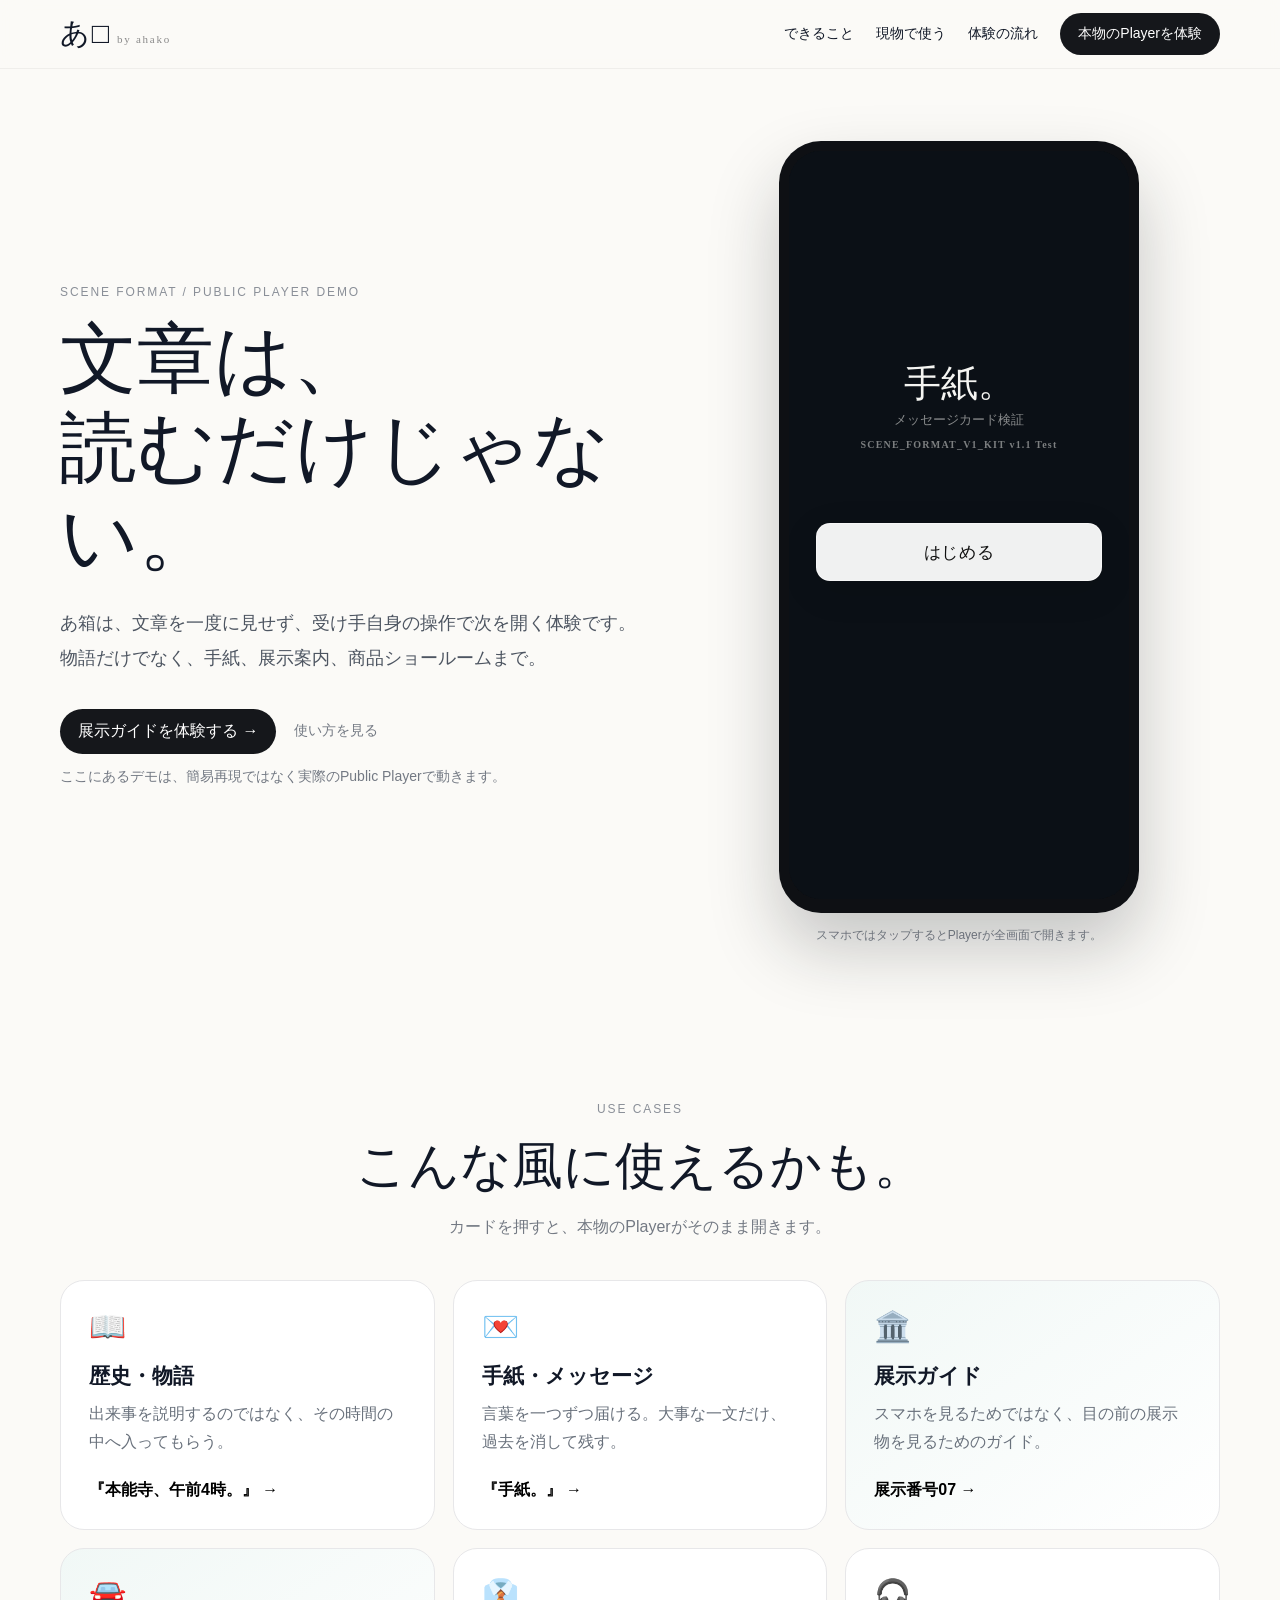
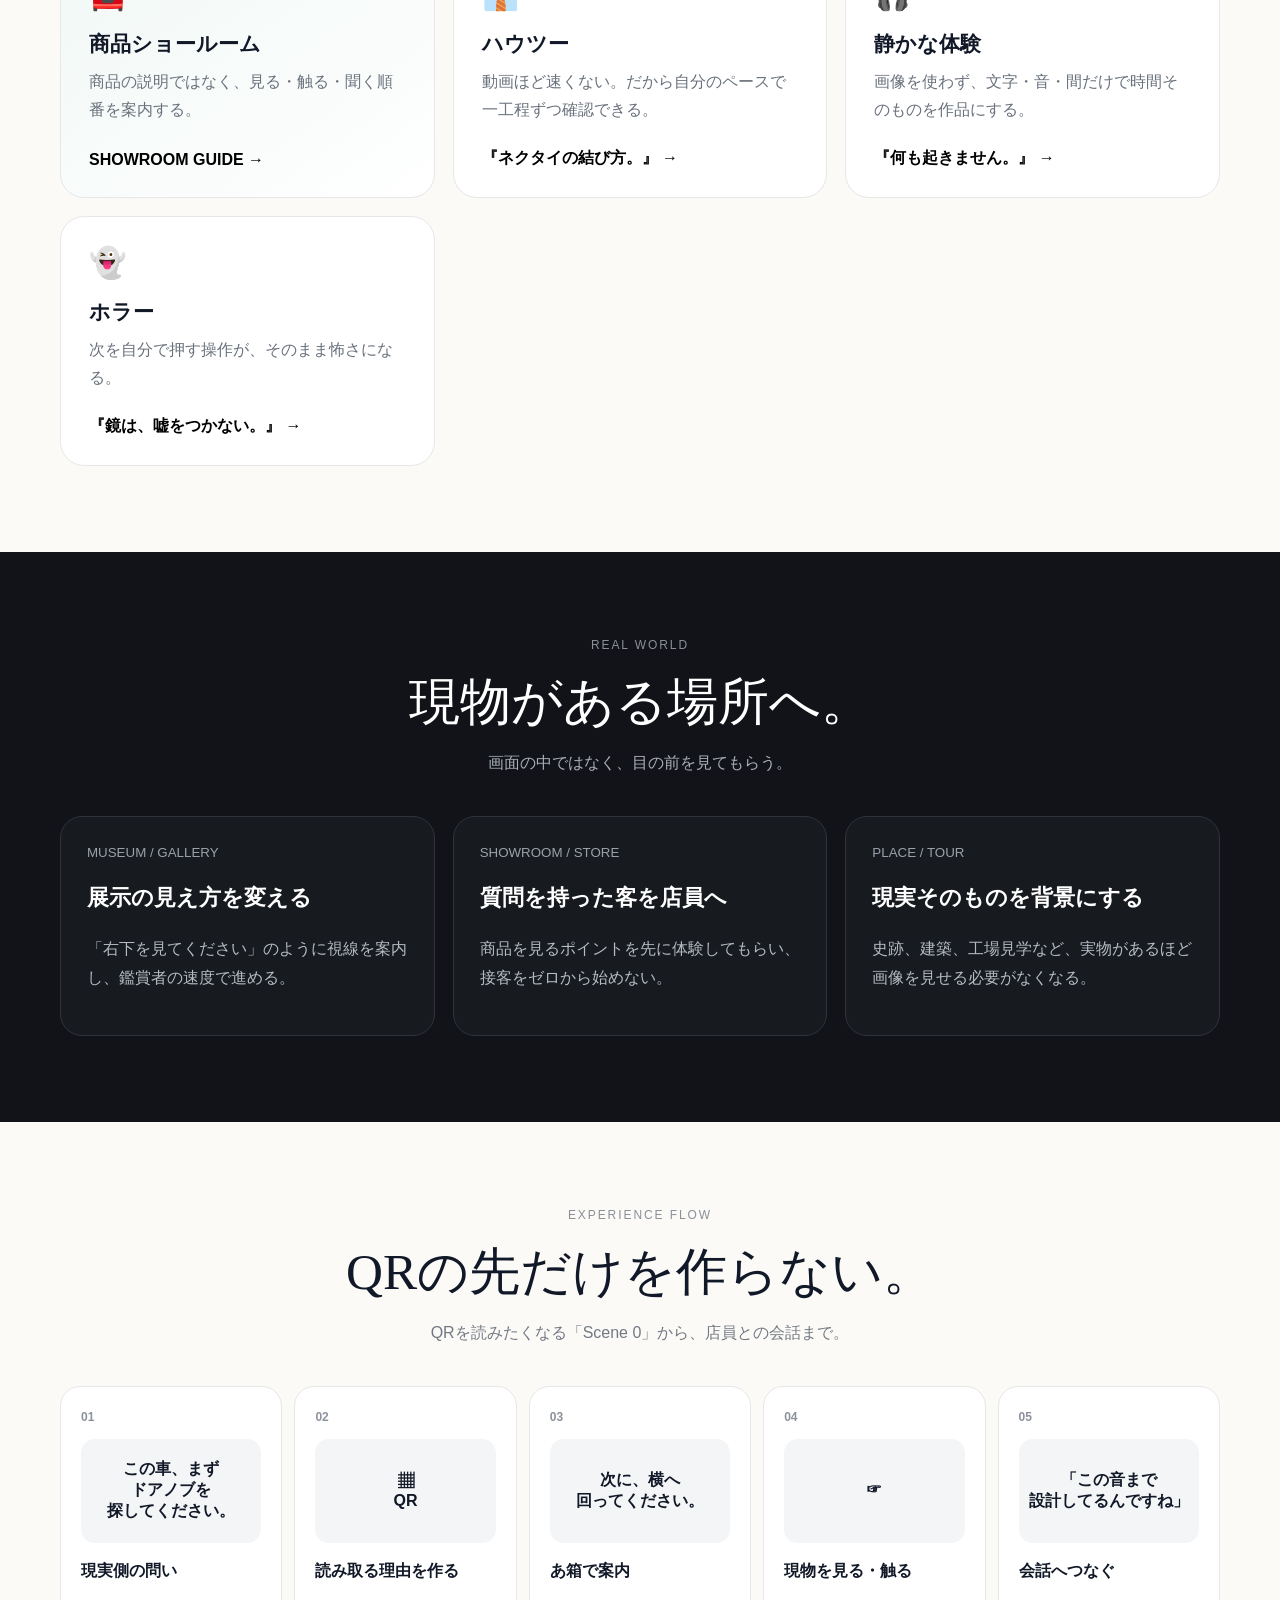
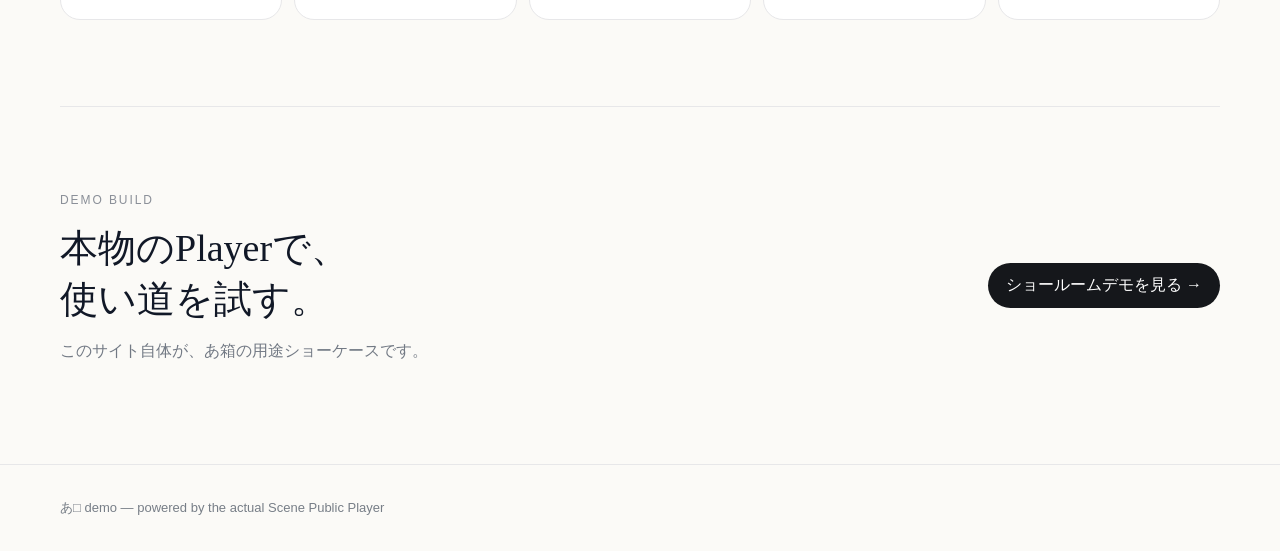
==== commit ea281489: "Add files via upload" ====
--- a/index.html
+++ b/index.html
@@ -11,7 +11,7 @@
 a{color:inherit;text-decoration:none}button{font:inherit}.shell{width:min(1160px,calc(100% - 36px));margin:auto}
 header{position:sticky;top:0;z-index:10;background:rgba(251,250,247,.9);backdrop-filter:blur(14px);border-bottom:1px solid rgba(0,0,0,.05)}header .shell{height:68px;display:flex;align-items:center;justify-content:space-between}.brand{font-family:"Yu Mincho","Hiragino Mincho ProN",serif;font-size:29px;letter-spacing:.06em}.brand small{font-family:inherit;font-size:11px;color:#8a8a8a;margin-left:6px}.nav{display:flex;gap:22px;align-items:center;font-size:14px}.pill{border:0;border-radius:999px;padding:12px 18px;background:#15171b;color:#fff;cursor:pointer}
 .hero{min-height:620px;display:grid;grid-template-columns:1.05fr .95fr;align-items:center;gap:60px;padding:72px 0}.eyebrow{font-size:12px;letter-spacing:.16em;color:#8a8f98;margin-bottom:16px}.hero h1{font-family:"Yu Mincho","Hiragino Mincho ProN",serif;font-size:clamp(44px,6vw,82px);line-height:1.16;margin:0 0 24px;font-weight:500}.lead{font-size:18px;line-height:1.9;color:#4d5561;max-width:620px}.hero-actions{display:flex;gap:18px;align-items:center;margin-top:34px}.subtle{color:#737983;font-size:14px}
-.phone{width:min(360px,88vw);aspect-ratio:9/19.2;border-radius:42px;background:#0e1014;padding:10px;box-shadow:0 35px 70px rgba(20,24,32,.23);margin:auto}.phone iframe{width:100%;height:100%;border:0;border-radius:32px;background:#090b0f}.phone-note{text-align:center;color:#7b818b;font-size:12px;margin-top:14px}
+.phone{width:min(360px,88vw);aspect-ratio:9/19.2;border-radius:42px;background:#0e1014;padding:10px;box-shadow:0 35px 70px rgba(20,24,32,.23);margin:auto;position:relative}.phone iframe{width:100%;height:100%;border:0;border-radius:32px;background:#090b0f}.phone-scroll-shield{display:none}.phone-note{text-align:center;color:#7b818b;font-size:12px;margin-top:14px}
 section{padding:86px 0}.section-head{text-align:center;margin-bottom:42px}.section-head h2{font-family:"Yu Mincho","Hiragino Mincho ProN",serif;font-size:clamp(32px,4vw,52px);font-weight:500;margin:8px 0 12px}.section-head p{color:#737983}
 .grid{display:grid;grid-template-columns:repeat(3,1fr);gap:18px}.card{border:1px solid var(--line);border-radius:24px;background:#fff;padding:28px;min-height:240px;display:flex;flex-direction:column;transition:.2s transform,.2s box-shadow}.card:hover{transform:translateY(-3px);box-shadow:0 18px 36px rgba(0,0,0,.07)}.icon{font-size:30px}.card h3{font-size:21px;margin:18px 0 10px}.card p{color:#69717c;line-height:1.75;margin:0 0 24px}.open-demo{margin-top:auto;border:0;background:transparent;text-align:left;padding:0;font-weight:700;cursor:pointer}.featured{background:linear-gradient(145deg,#f1f8f6,#fff)}
 .real{background:#111318;color:#fff}.real .section-head p{color:#aab0b8}.real-grid{display:grid;grid-template-columns:repeat(3,1fr);gap:18px}.real-card{border:1px solid #30343a;border-radius:22px;padding:26px;background:#171a1f}.real-card small{color:#9aa1aa}.real-card h3{font-size:22px}.real-card p{color:#b5bbc3;line-height:1.8}
@@ -21,6 +21,20 @@
 .modal{position:fixed;inset:0;z-index:100;display:none}.modal.open{display:block}.backdrop{position:absolute;inset:0;background:rgba(0,0,0,.72);backdrop-filter:blur(8px)}.panel{position:absolute;inset:3vh max(18px,calc((100vw - 980px)/2));background:#0c0e12;border-radius:26px;overflow:hidden;box-shadow:0 30px 90px rgba(0,0,0,.45)}.panel iframe{width:100%;height:100%;border:0}.close{position:absolute;z-index:2;right:14px;top:14px;width:42px;height:42px;border-radius:50%;border:1px solid rgba(255,255,255,.18);background:rgba(0,0,0,.55);color:#fff;font-size:22px;cursor:pointer}
 @media(max-width:900px){.nav a{display:none}.hero{grid-template-columns:1fr;padding-top:54px;gap:44px}.grid,.real-grid{grid-template-columns:1fr 1fr}.flow{grid-template-columns:1fr 1fr}.cta{display:block}.cta .pill{margin-top:20px}.panel{inset:0;border-radius:0}}
 @media(max-width:620px){.shell{width:min(100% - 24px,1160px)}header .shell{height:60px}.hero h1{font-size:47px}.lead{font-size:16px}.hero-actions{align-items:flex-start;flex-direction:column}.grid,.real-grid,.flow{grid-template-columns:1fr}.card{min-height:205px}section{padding:64px 0}}
+
+@media (max-width: 760px){
+  .phone-scroll-shield{
+    display:flex;position:absolute;inset:10px;z-index:5;border:0;border-radius:32px;
+    background:transparent;align-items:flex-end;justify-content:center;padding:0 0 24px;
+    touch-action:pan-y;cursor:pointer;
+  }
+  .phone-scroll-shield span{
+    display:inline-flex;align-items:center;justify-content:center;padding:12px 18px;border-radius:999px;
+    background:rgba(17,19,24,.88);color:#fff;font:700 13px/1.2 system-ui,-apple-system,sans-serif;
+    box-shadow:0 6px 22px rgba(0,0,0,.18);pointer-events:none;
+  }
+  .phone iframe{pointer-events:none}
+}
 </style>
 </head>
 <body>
@@ -28,7 +42,7 @@
 <main id="top">
 <section class="hero shell">
 <div><div class="eyebrow">SCENE FORMAT / PUBLIC PLAYER DEMO</div><h1>文章は、<br>読むだけじゃない。</h1><p class="lead">あ箱は、文章を一度に見せず、受け手自身の操作で次を開く体験です。物語だけでなく、手紙、展示案内、商品ショールームまで。</p><div class="hero-actions"><button class="pill" data-demo="exhibit">展示ガイドを体験する →</button><a class="subtle" href="#uses">使い方を見る</a></div><p class="subtle">ここにあるデモは、簡易再現ではなく実際のPublic Playerで動きます。</p></div>
-<div><div class="phone"><iframe title="あ箱 Public Player デモ" src="./player/index.html?src=../works/demo-letter/scene.json" loading="eager"></iframe></div><div class="phone-note">スマホ画面のどこをタップしても進みます。</div></div>
+<div><div class="phone"><iframe title="あ箱 Public Player デモ" src="./player/index.html?src=../works/demo-letter/scene.json" loading="eager"></iframe><button class="phone-scroll-shield" type="button" data-demo="letter" aria-label="手紙のPlayerを体験"><span>タップして体験する</span></button></div><div class="phone-note">スマホではタップするとPlayerが全画面で開きます。</div></div>
 </section>
 <section id="uses"><div class="shell"><div class="section-head"><div class="eyebrow">USE CASES</div><h2>こんな風に使えるかも。</h2><p>カードを押すと、本物のPlayerがそのまま開きます。</p></div><div class="grid">
 <article class="card"><div class="icon">📖</div><h3>歴史・物語</h3><p>出来事を説明するのではなく、その時間の中へ入ってもらう。</p><button class="open-demo" data-demo="story">『本能寺、午前4時。』 →</button></article>
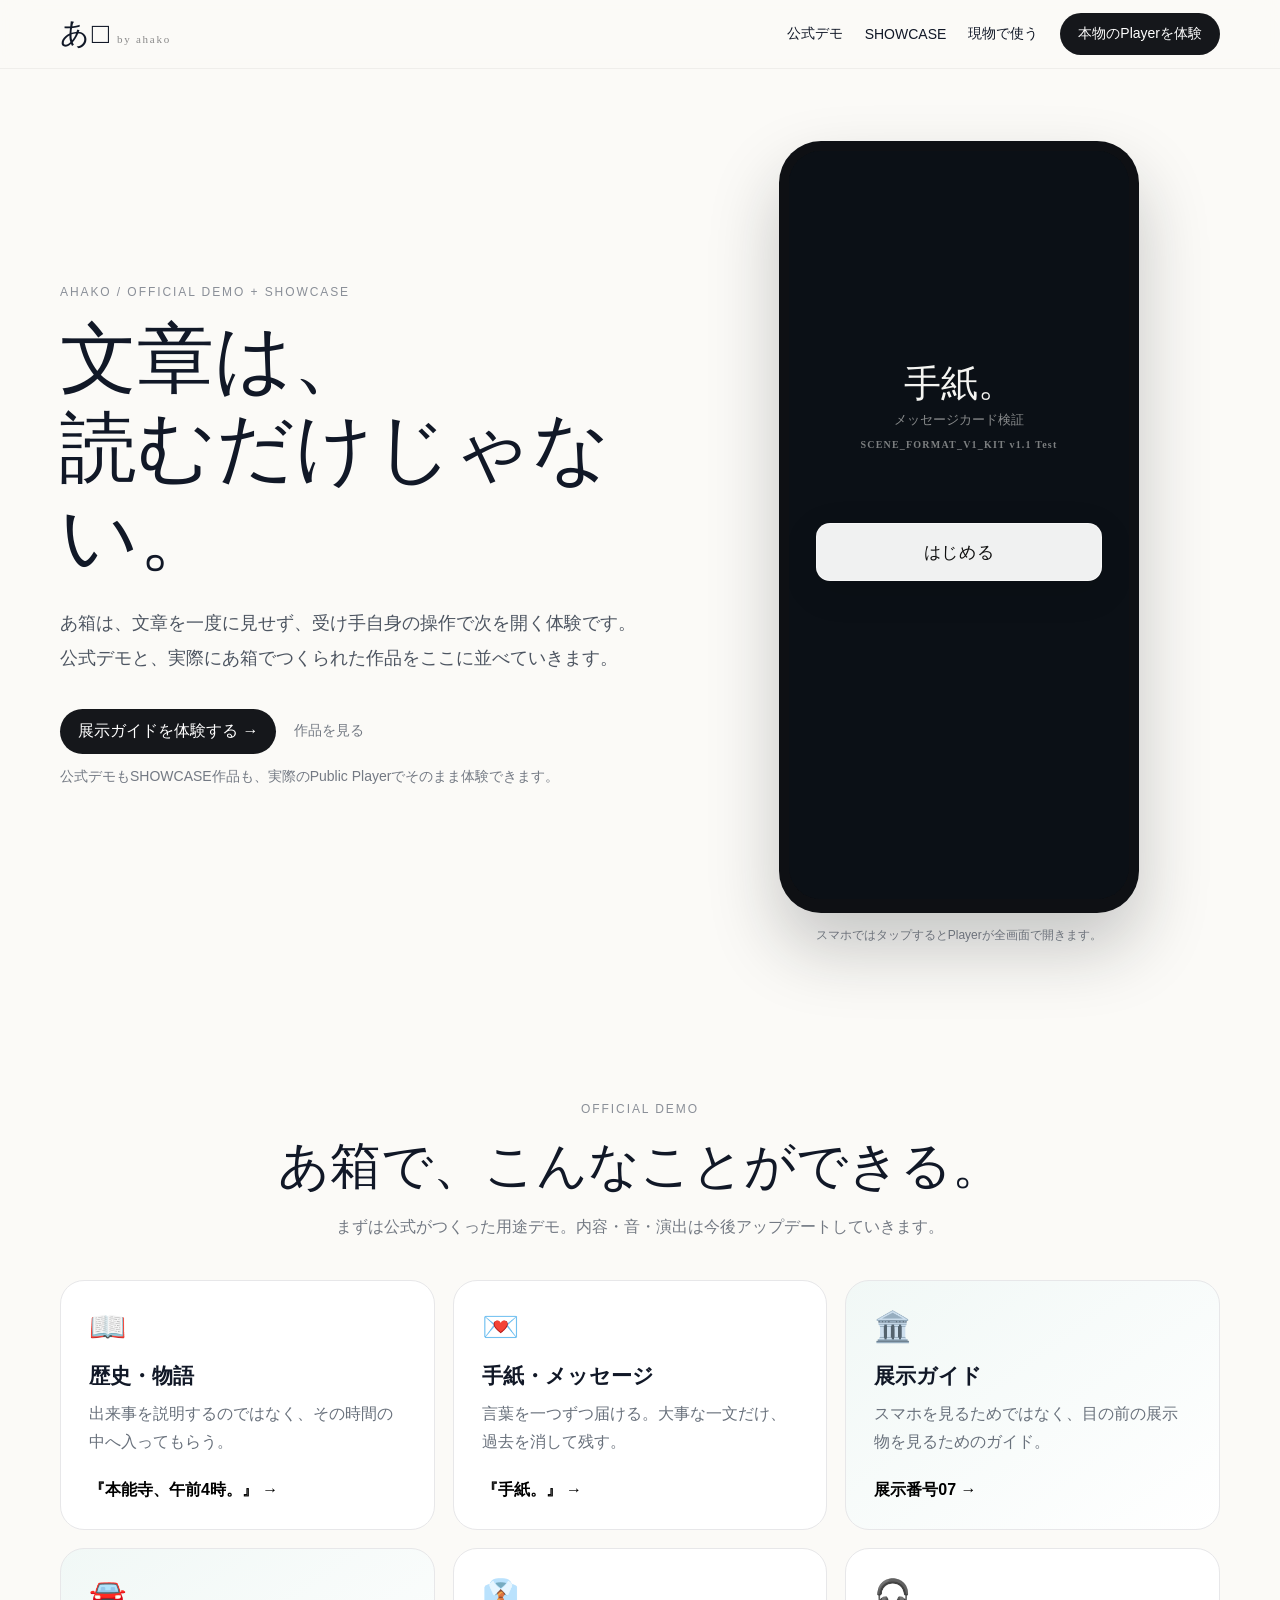
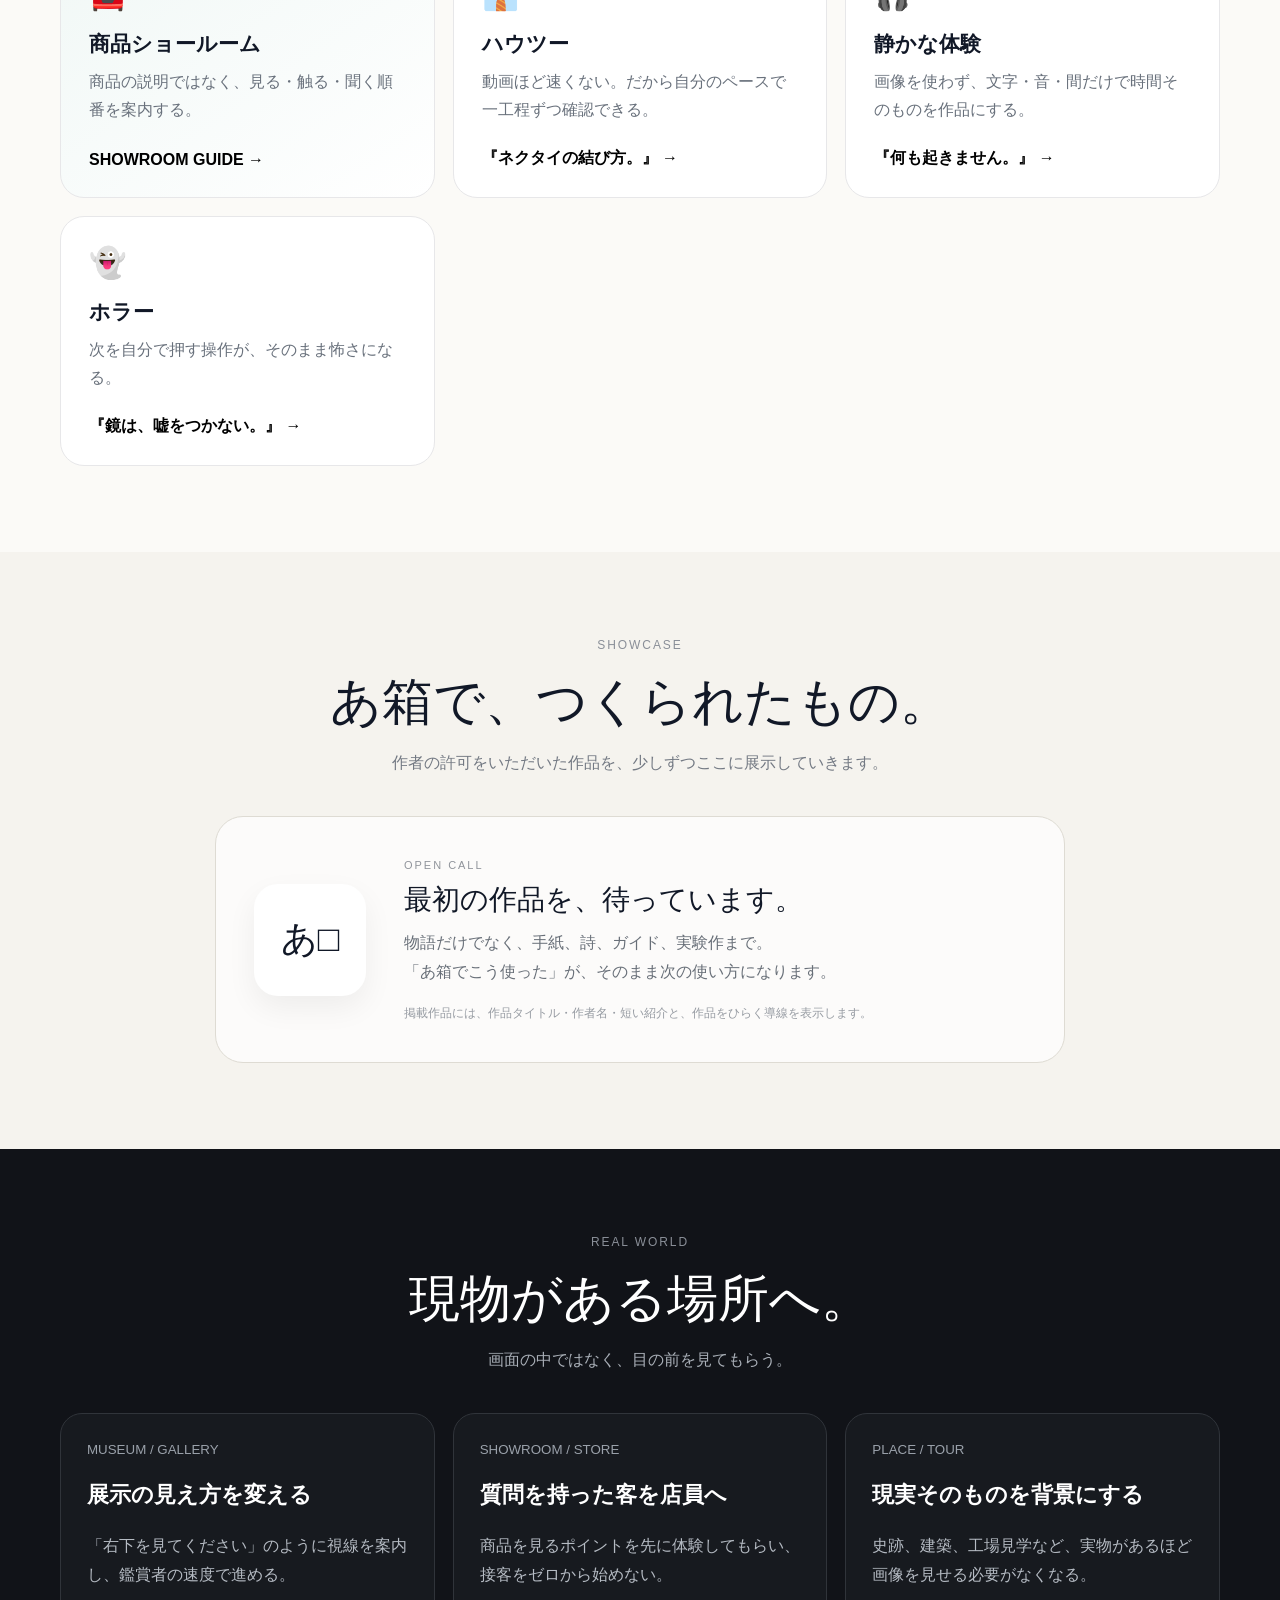
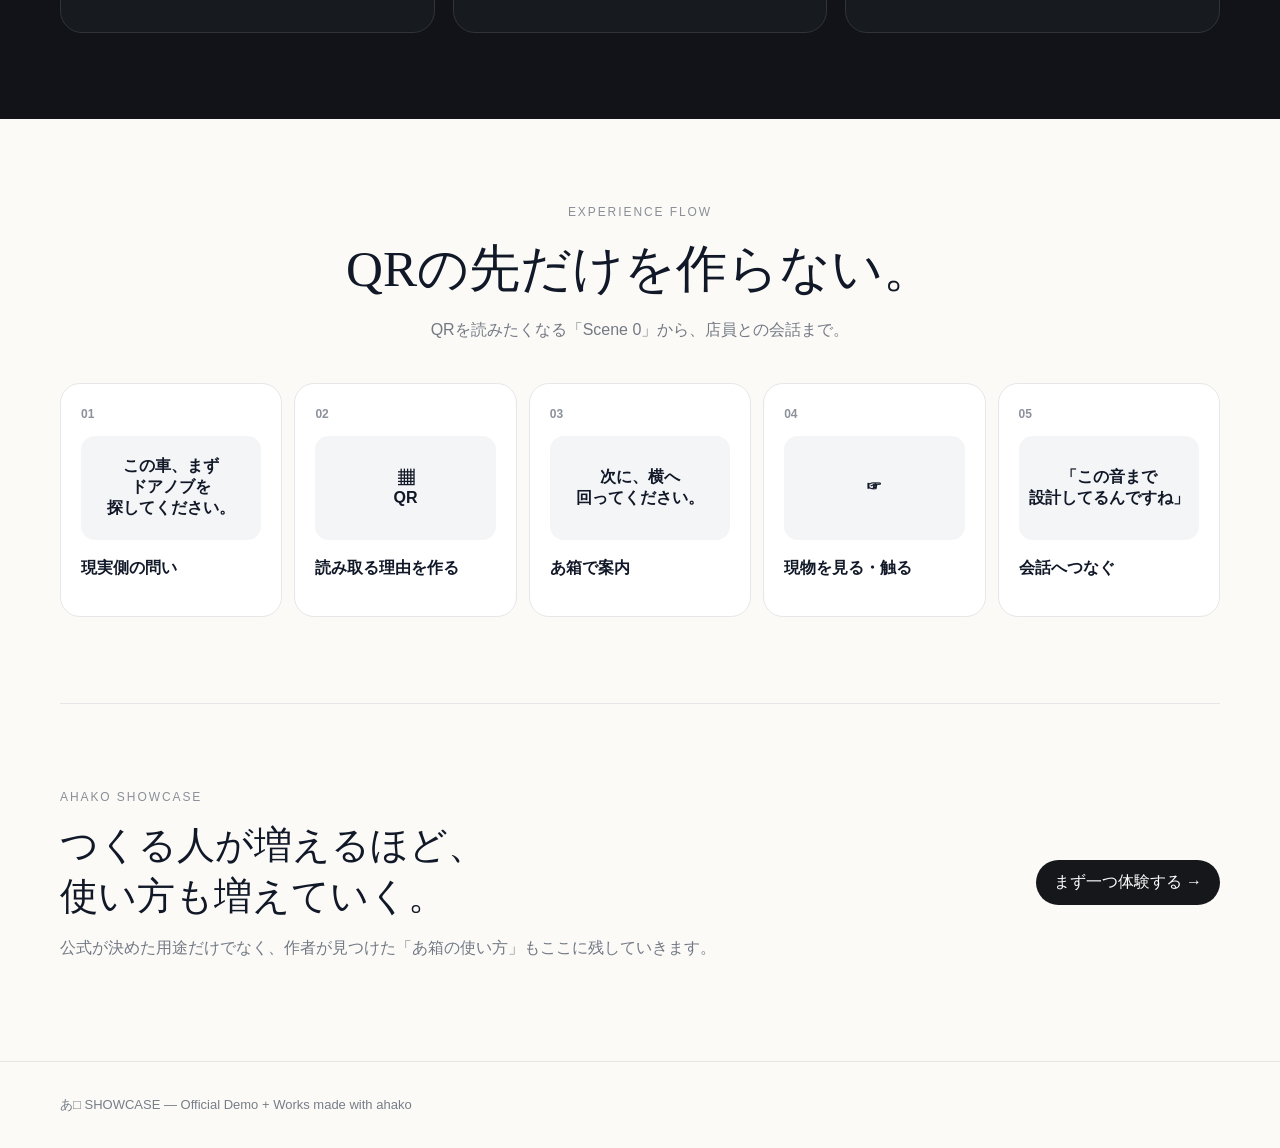
==== commit b883c1dc: "Add files via upload" ====
--- a/index.html
+++ b/index.html
@@ -3,8 +3,8 @@
 <head>
 <meta charset="utf-8">
 <meta name="viewport" content="width=device-width,initial-scale=1,viewport-fit=cover">
-<title>あ箱｜こんな風に使えるかも。</title>
-<meta name="description" content="あ箱の使い方を、本物のPublic Playerで体験できるデモサイト。">
+<title>あ箱 SHOWCASE｜公式デモと、あ箱でつくられた作品。</title>
+<meta name="description" content="あ箱の公式デモと、あ箱でつくられた作品を、本物のPublic Playerで体験できるSHOWCASE。">
 <style>
 :root{--ink:#111827;--muted:#667085;--line:#e7e7e9;--paper:#fbfaf7;--soft:#f2f4f7;--dark:#111318}
 *{box-sizing:border-box}html{scroll-behavior:smooth}body{margin:0;background:var(--paper);color:var(--ink);font-family:-apple-system,BlinkMacSystemFont,"Segoe UI","Hiragino Sans","Yu Gothic",sans-serif}
@@ -14,13 +14,14 @@
 .phone{width:min(360px,88vw);aspect-ratio:9/19.2;border-radius:42px;background:#0e1014;padding:10px;box-shadow:0 35px 70px rgba(20,24,32,.23);margin:auto;position:relative}.phone iframe{width:100%;height:100%;border:0;border-radius:32px;background:#090b0f}.phone-scroll-shield{display:none}.phone-note{text-align:center;color:#7b818b;font-size:12px;margin-top:14px}
 section{padding:86px 0}.section-head{text-align:center;margin-bottom:42px}.section-head h2{font-family:"Yu Mincho","Hiragino Mincho ProN",serif;font-size:clamp(32px,4vw,52px);font-weight:500;margin:8px 0 12px}.section-head p{color:#737983}
 .grid{display:grid;grid-template-columns:repeat(3,1fr);gap:18px}.card{border:1px solid var(--line);border-radius:24px;background:#fff;padding:28px;min-height:240px;display:flex;flex-direction:column;transition:.2s transform,.2s box-shadow}.card:hover{transform:translateY(-3px);box-shadow:0 18px 36px rgba(0,0,0,.07)}.icon{font-size:30px}.card h3{font-size:21px;margin:18px 0 10px}.card p{color:#69717c;line-height:1.75;margin:0 0 24px}.open-demo{margin-top:auto;border:0;background:transparent;text-align:left;padding:0;font-weight:700;cursor:pointer}.featured{background:linear-gradient(145deg,#f1f8f6,#fff)}
+.showcase{background:#f5f3ee}.showcase-empty{max-width:850px;margin:0 auto;border:1px solid #dedbd3;border-radius:28px;background:rgba(255,255,255,.72);padding:38px;display:grid;grid-template-columns:120px 1fr;gap:30px;align-items:center}.showcase-mark{width:112px;height:112px;border-radius:24px;background:#fff;display:flex;align-items:center;justify-content:center;font-family:"Yu Mincho","Hiragino Mincho ProN",serif;font-size:36px;box-shadow:0 12px 30px rgba(20,20,20,.06)}.showcase-empty small{font-size:11px;letter-spacing:.18em;color:#90949b}.showcase-empty h3{font-family:"Yu Mincho","Hiragino Mincho ProN",serif;font-size:28px;font-weight:500;margin:8px 0 10px}.showcase-empty p{color:#686f78;line-height:1.8;margin:0}.showcase-note{font-size:12px!important;color:#969ba2!important;margin-top:16px!important}
 .real{background:#111318;color:#fff}.real .section-head p{color:#aab0b8}.real-grid{display:grid;grid-template-columns:repeat(3,1fr);gap:18px}.real-card{border:1px solid #30343a;border-radius:22px;padding:26px;background:#171a1f}.real-card small{color:#9aa1aa}.real-card h3{font-size:22px}.real-card p{color:#b5bbc3;line-height:1.8}
 .flow{display:grid;grid-template-columns:repeat(5,1fr);gap:12px;align-items:stretch}.step{border:1px solid var(--line);background:#fff;border-radius:20px;padding:20px}.step b{font-size:12px;color:#8c929b}.step h3{font-size:16px;line-height:1.5}.step .visual{height:104px;border-radius:14px;background:#f4f5f6;display:flex;align-items:center;justify-content:center;text-align:center;margin:14px 0;font-weight:700}
 .cta{display:flex;justify-content:space-between;gap:30px;align-items:center;border-top:1px solid var(--line)}.cta h2{font-family:"Yu Mincho","Hiragino Mincho ProN",serif;font-size:38px;font-weight:500;margin:0}.cta p{color:#727984}
 footer{border-top:1px solid var(--line);padding:34px 0;color:#777e87;font-size:13px}
 .modal{position:fixed;inset:0;z-index:100;display:none}.modal.open{display:block}.backdrop{position:absolute;inset:0;background:rgba(0,0,0,.72);backdrop-filter:blur(8px)}.panel{position:absolute;inset:3vh max(18px,calc((100vw - 980px)/2));background:#0c0e12;border-radius:26px;overflow:hidden;box-shadow:0 30px 90px rgba(0,0,0,.45)}.panel iframe{width:100%;height:100%;border:0}.close{position:absolute;z-index:2;right:14px;top:14px;width:42px;height:42px;border-radius:50%;border:1px solid rgba(255,255,255,.18);background:rgba(0,0,0,.55);color:#fff;font-size:22px;cursor:pointer}
 @media(max-width:900px){.nav a{display:none}.hero{grid-template-columns:1fr;padding-top:54px;gap:44px}.grid,.real-grid{grid-template-columns:1fr 1fr}.flow{grid-template-columns:1fr 1fr}.cta{display:block}.cta .pill{margin-top:20px}.panel{inset:0;border-radius:0}}
-@media(max-width:620px){.shell{width:min(100% - 24px,1160px)}header .shell{height:60px}.hero h1{font-size:47px}.lead{font-size:16px}.hero-actions{align-items:flex-start;flex-direction:column}.grid,.real-grid,.flow{grid-template-columns:1fr}.card{min-height:205px}section{padding:64px 0}}
+@media(max-width:620px){.showcase-empty{grid-template-columns:1fr;padding:26px}.showcase-mark{width:82px;height:82px}.shell{width:min(100% - 24px,1160px)}header .shell{height:60px}.hero h1{font-size:47px}.lead{font-size:16px}.hero-actions{align-items:flex-start;flex-direction:column}.grid,.real-grid,.flow{grid-template-columns:1fr}.card{min-height:205px}section{padding:64px 0}}
 
 @media (max-width: 760px){
   .phone-scroll-shield{
@@ -38,13 +39,13 @@
 </style>
 </head>
 <body>
-<header><div class="shell"><a class="brand" href="#top">あ□<small>by ahako</small></a><nav class="nav"><a href="#uses">できること</a><a href="#real">現物で使う</a><a href="#flow">体験の流れ</a><button class="pill" data-demo="exhibit">本物のPlayerを体験</button></nav></div></header>
+<header><div class="shell"><a class="brand" href="#top">あ□<small>by ahako</small></a><nav class="nav"><a href="#official">公式デモ</a><a href="#showcase">SHOWCASE</a><a href="#real">現物で使う</a><button class="pill" data-demo="exhibit">本物のPlayerを体験</button></nav></div></header>
 <main id="top">
 <section class="hero shell">
-<div><div class="eyebrow">SCENE FORMAT / PUBLIC PLAYER DEMO</div><h1>文章は、<br>読むだけじゃない。</h1><p class="lead">あ箱は、文章を一度に見せず、受け手自身の操作で次を開く体験です。物語だけでなく、手紙、展示案内、商品ショールームまで。</p><div class="hero-actions"><button class="pill" data-demo="exhibit">展示ガイドを体験する →</button><a class="subtle" href="#uses">使い方を見る</a></div><p class="subtle">ここにあるデモは、簡易再現ではなく実際のPublic Playerで動きます。</p></div>
+<div><div class="eyebrow">AHAKO / OFFICIAL DEMO + SHOWCASE</div><h1>文章は、<br>読むだけじゃない。</h1><p class="lead">あ箱は、文章を一度に見せず、受け手自身の操作で次を開く体験です。公式デモと、実際にあ箱でつくられた作品をここに並べていきます。</p><div class="hero-actions"><button class="pill" data-demo="exhibit">展示ガイドを体験する →</button><a class="subtle" href="#showcase">作品を見る</a></div><p class="subtle">公式デモもSHOWCASE作品も、実際のPublic Playerでそのまま体験できます。</p></div>
 <div><div class="phone"><iframe title="あ箱 Public Player デモ" src="./player/index.html?src=../works/demo-letter/scene.json" loading="eager"></iframe><button class="phone-scroll-shield" type="button" data-demo="letter" aria-label="手紙のPlayerを体験"><span>タップして体験する</span></button></div><div class="phone-note">スマホではタップするとPlayerが全画面で開きます。</div></div>
 </section>
-<section id="uses"><div class="shell"><div class="section-head"><div class="eyebrow">USE CASES</div><h2>こんな風に使えるかも。</h2><p>カードを押すと、本物のPlayerがそのまま開きます。</p></div><div class="grid">
+<section id="official"><div class="shell"><div class="section-head"><div class="eyebrow">OFFICIAL DEMO</div><h2>あ箱で、こんなことができる。</h2><p>まずは公式がつくった用途デモ。内容・音・演出は今後アップデートしていきます。</p></div><div class="grid">
 <article class="card"><div class="icon">📖</div><h3>歴史・物語</h3><p>出来事を説明するのではなく、その時間の中へ入ってもらう。</p><button class="open-demo" data-demo="story">『本能寺、午前4時。』 →</button></article>
 <article class="card"><div class="icon">💌</div><h3>手紙・メッセージ</h3><p>言葉を一つずつ届ける。大事な一文だけ、過去を消して残す。</p><button class="open-demo" data-demo="letter">『手紙。』 →</button></article>
 <article class="card featured"><div class="icon">🏛️</div><h3>展示ガイド</h3><p>スマホを見るためではなく、目の前の展示物を見るためのガイド。</p><button class="open-demo" data-demo="exhibit">展示番号07 →</button></article>
@@ -53,11 +54,12 @@
 <article class="card"><div class="icon">🎧</div><h3>静かな体験</h3><p>画像を使わず、文字・音・間だけで時間そのものを作品にする。</p><button class="open-demo" data-demo="silence">『何も起きません。』 →</button></article>
 <article class="card"><div class="icon">👻</div><h3>ホラー</h3><p>次を自分で押す操作が、そのまま怖さになる。</p><button class="open-demo" data-demo="horror">『鏡は、嘘をつかない。』 →</button></article>
 </div></div></section>
+<section id="showcase" class="showcase"><div class="shell"><div class="section-head"><div class="eyebrow">SHOWCASE</div><h2>あ箱で、つくられたもの。</h2><p>作者の許可をいただいた作品を、少しずつここに展示していきます。</p></div><div class="showcase-empty"><div class="showcase-mark">あ□</div><div><small>OPEN CALL</small><h3>最初の作品を、待っています。</h3><p>物語だけでなく、手紙、詩、ガイド、実験作まで。<br>「あ箱でこう使った」が、そのまま次の使い方になります。</p><p class="showcase-note">掲載作品には、作品タイトル・作者名・短い紹介と、作品をひらく導線を表示します。</p></div></div></div></section>
 <section class="real" id="real"><div class="shell"><div class="section-head"><div class="eyebrow">REAL WORLD</div><h2>現物がある場所へ。</h2><p>画面の中ではなく、目の前を見てもらう。</p></div><div class="real-grid"><article class="real-card"><small>MUSEUM / GALLERY</small><h3>展示の見え方を変える</h3><p>「右下を見てください」のように視線を案内し、鑑賞者の速度で進める。</p></article><article class="real-card"><small>SHOWROOM / STORE</small><h3>質問を持った客を店員へ</h3><p>商品を見るポイントを先に体験してもらい、接客をゼロから始めない。</p></article><article class="real-card"><small>PLACE / TOUR</small><h3>現実そのものを背景にする</h3><p>史跡、建築、工場見学など、実物があるほど画像を見せる必要がなくなる。</p></article></div></div></section>
 <section id="flow"><div class="shell"><div class="section-head"><div class="eyebrow">EXPERIENCE FLOW</div><h2>QRの先だけを作らない。</h2><p>QRを読みたくなる「Scene 0」から、店員との会話まで。</p></div><div class="flow"><div class="step"><b>01</b><div class="visual">この車、まず<br>ドアノブを<br>探してください。</div><h3>現実側の問い</h3></div><div class="step"><b>02</b><div class="visual">▦<br>QR</div><h3>読み取る理由を作る</h3></div><div class="step"><b>03</b><div class="visual">次に、横へ<br>回ってください。</div><h3>あ箱で案内</h3></div><div class="step"><b>04</b><div class="visual">☞</div><h3>現物を見る・触る</h3></div><div class="step"><b>05</b><div class="visual">「この音まで<br>設計してるんですね」</div><h3>会話へつなぐ</h3></div></div></div></section>
-<section class="cta shell"><div><div class="eyebrow">DEMO BUILD</div><h2>本物のPlayerで、<br>使い道を試す。</h2><p>このサイト自体が、あ箱の用途ショーケースです。</p></div><button class="pill" data-demo="showroom">ショールームデモを見る →</button></section>
+<section class="cta shell"><div><div class="eyebrow">AHAKO SHOWCASE</div><h2>つくる人が増えるほど、<br>使い方も増えていく。</h2><p>公式が決めた用途だけでなく、作者が見つけた「あ箱の使い方」もここに残していきます。</p></div><button class="pill" data-demo="letter">まず一つ体験する →</button></section>
 </main>
-<footer><div class="shell">あ□ demo — powered by the actual Scene Public Player</div></footer>
+<footer><div class="shell">あ□ SHOWCASE — Official Demo + Works made with ahako</div></footer>
 <div class="modal" id="modal" aria-hidden="true"><div class="backdrop" id="backdrop"></div><div class="panel"><button class="close" id="close" aria-label="閉じる">×</button><iframe id="demoFrame" title="あ箱 デモ"></iframe></div></div>
 <script>
 const sources={story:'../works/demo-story/scene.json',letter:'../works/demo-letter/scene.json',exhibit:'../works/demo-exhibit/scene.json',showroom:'../works/demo-showroom/scene.json',howto:'../works/demo-howto/scene.json',silence:'../works/demo-silence/scene.json',horror:'../works/demo-horror/scene.json'};
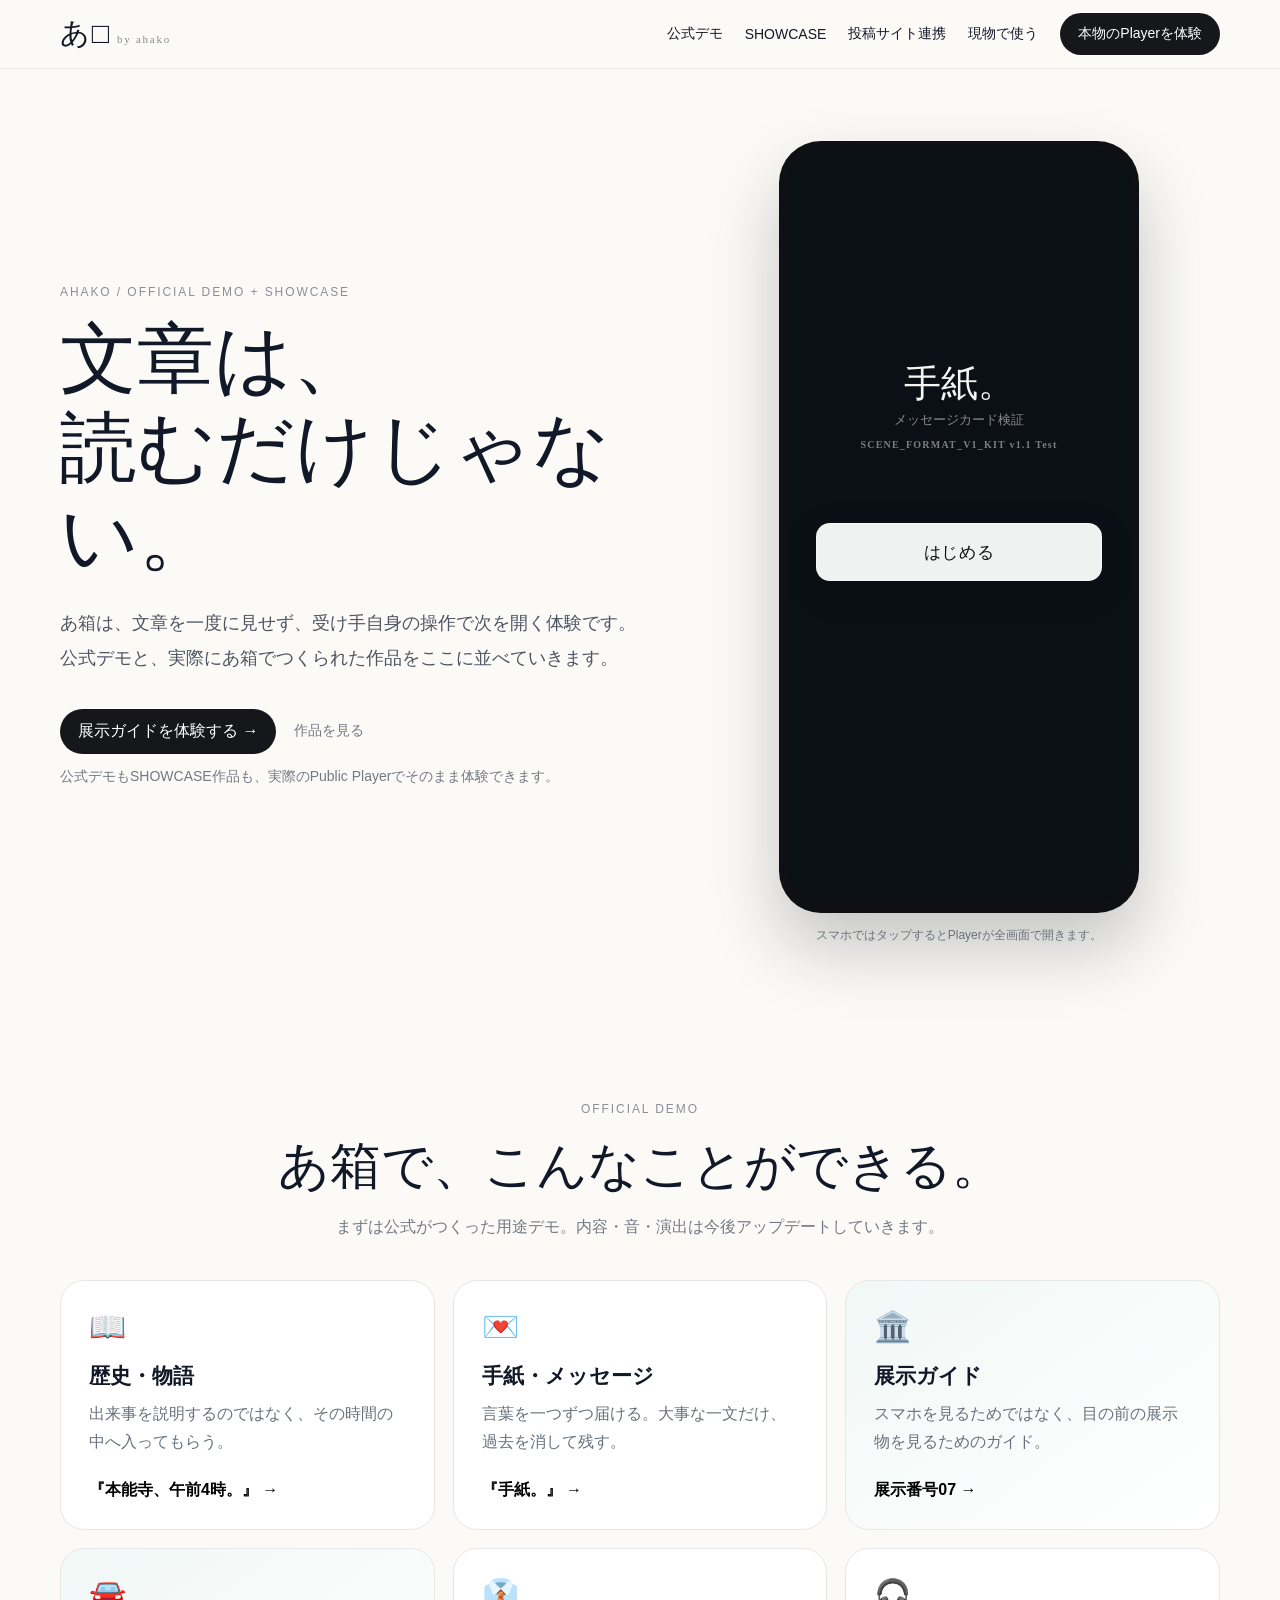
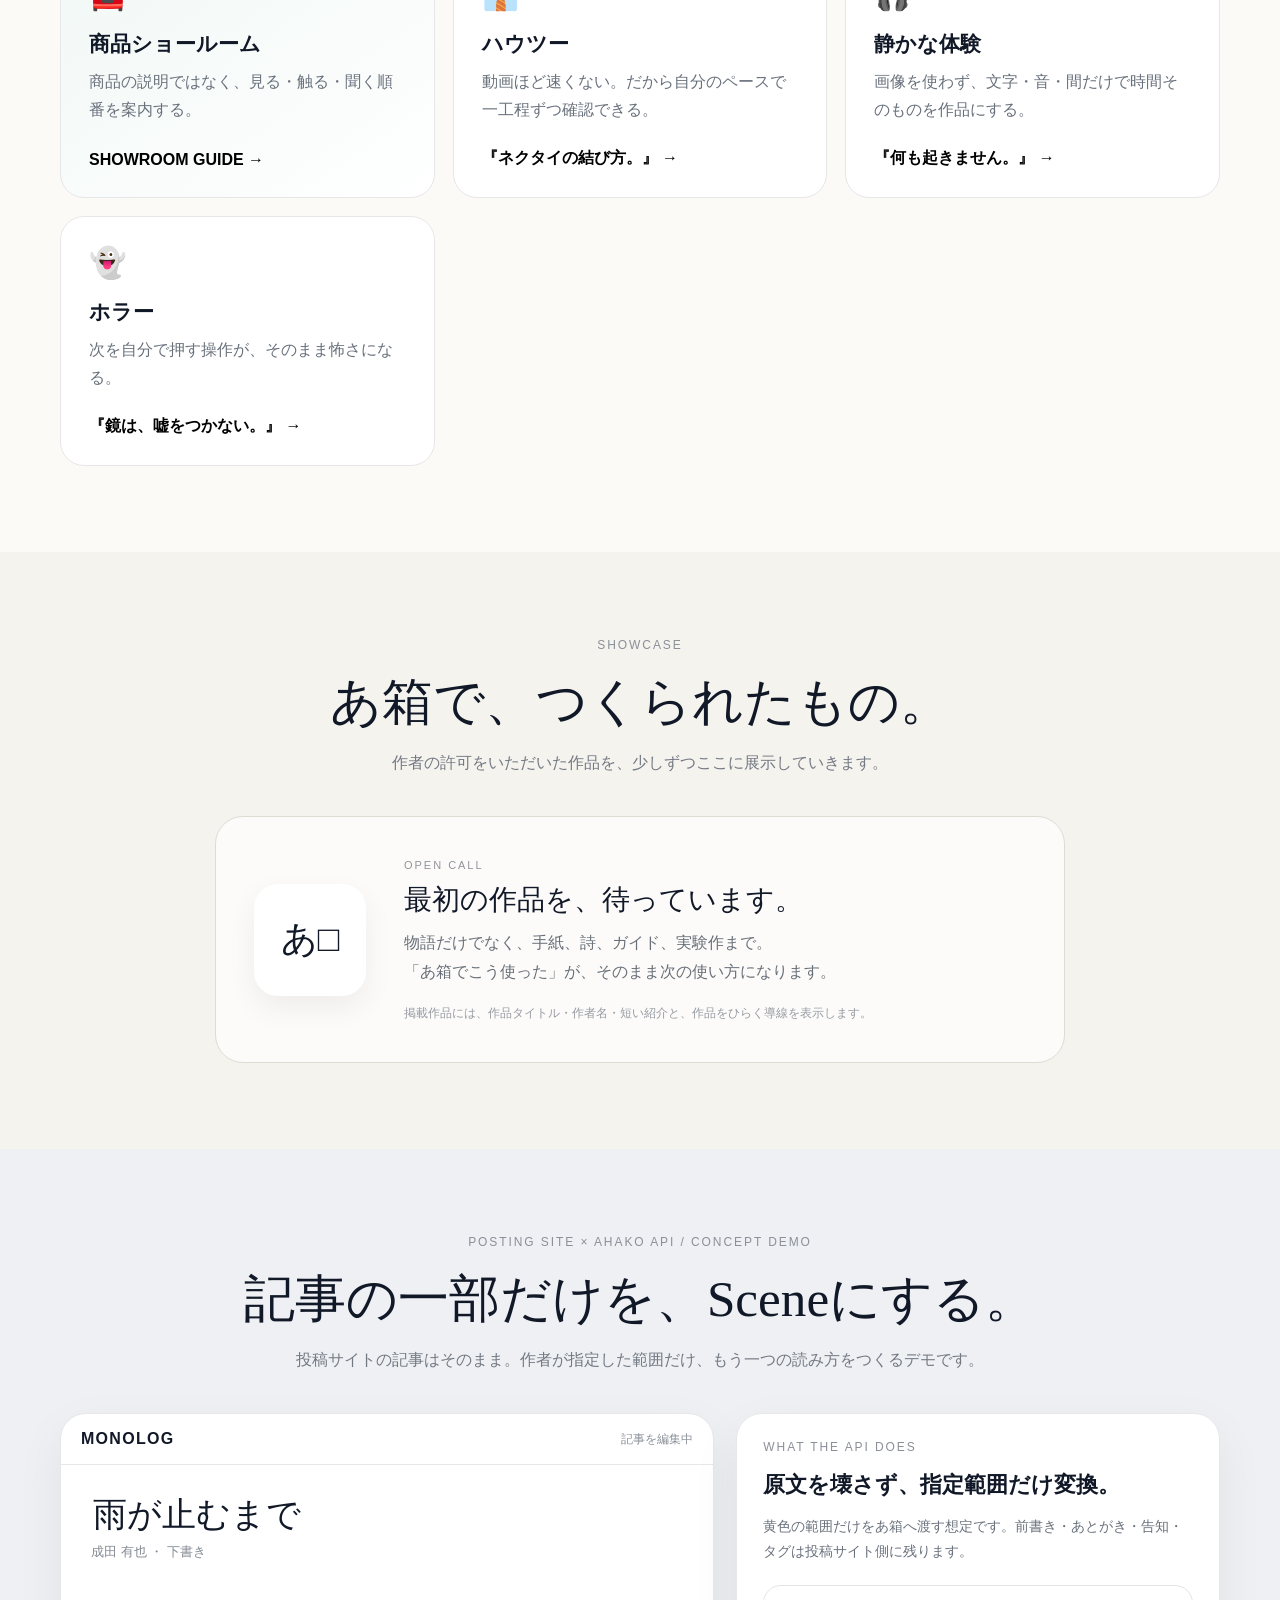
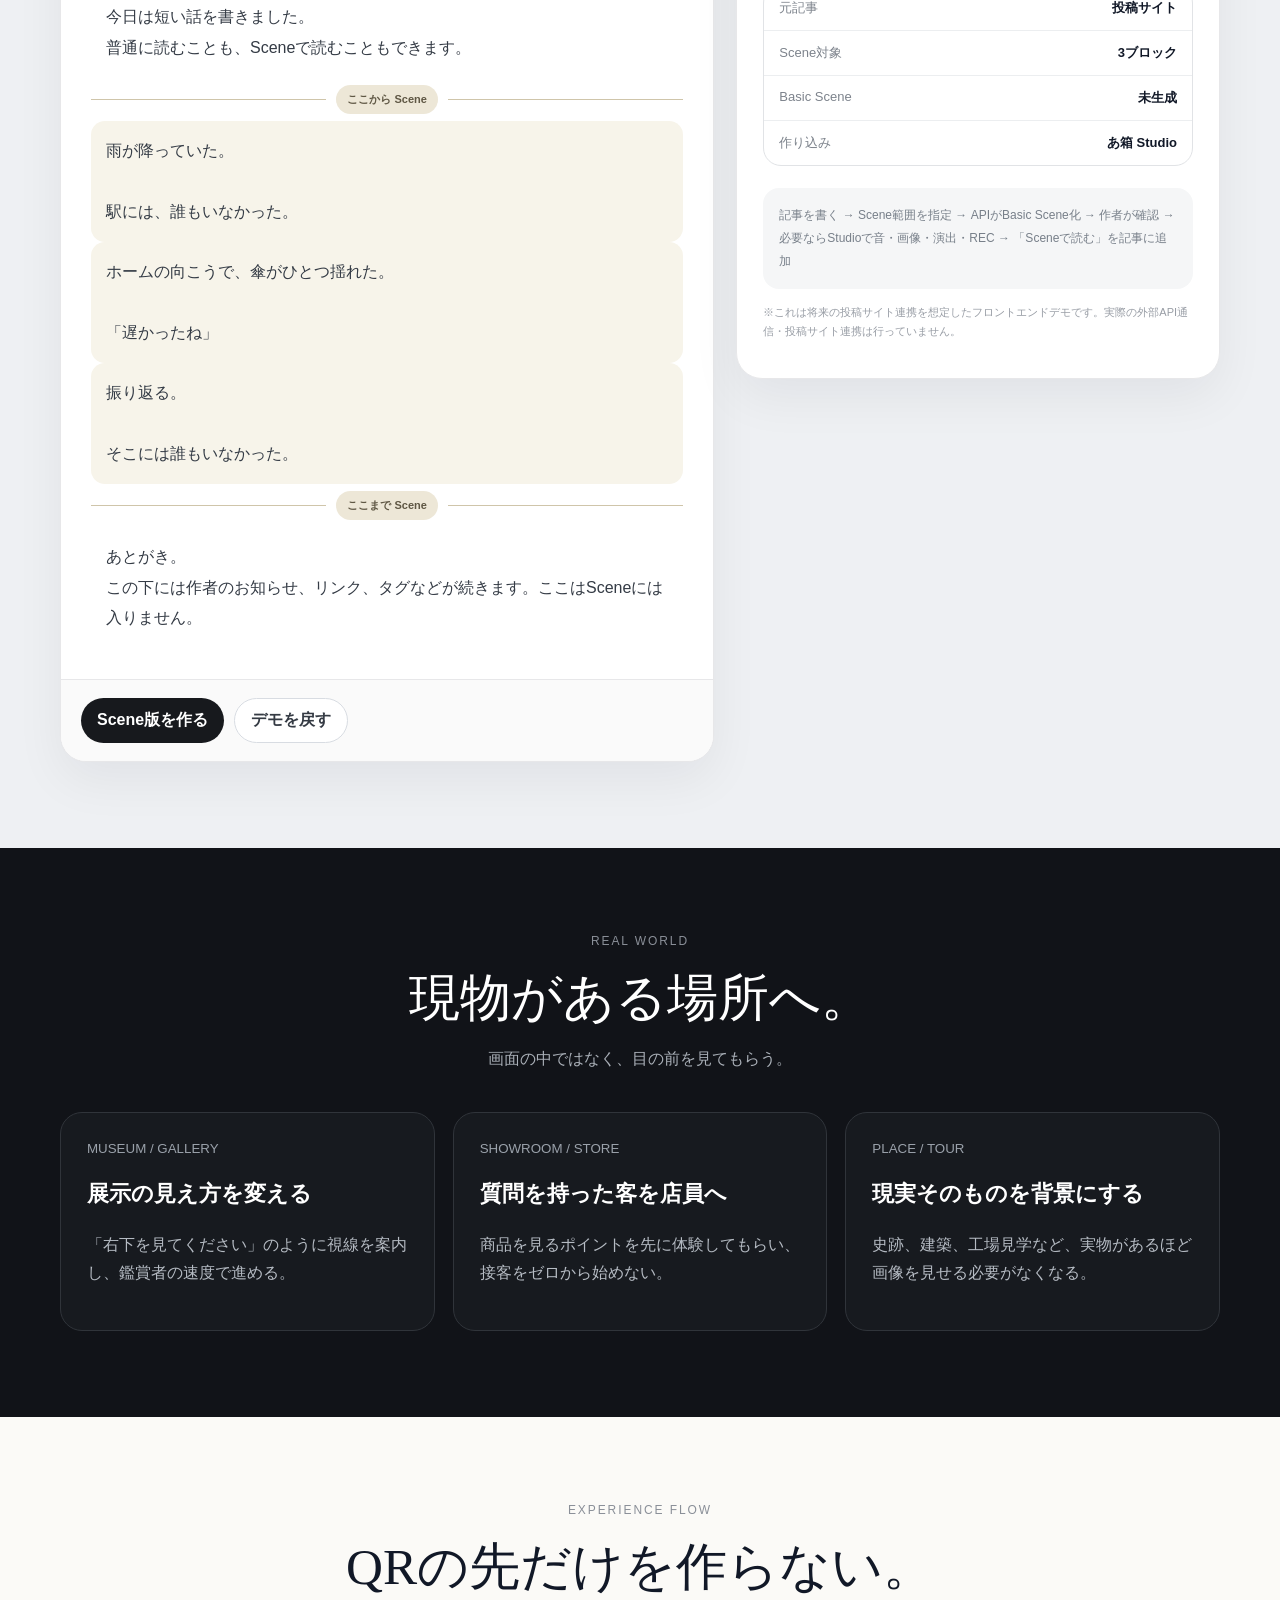
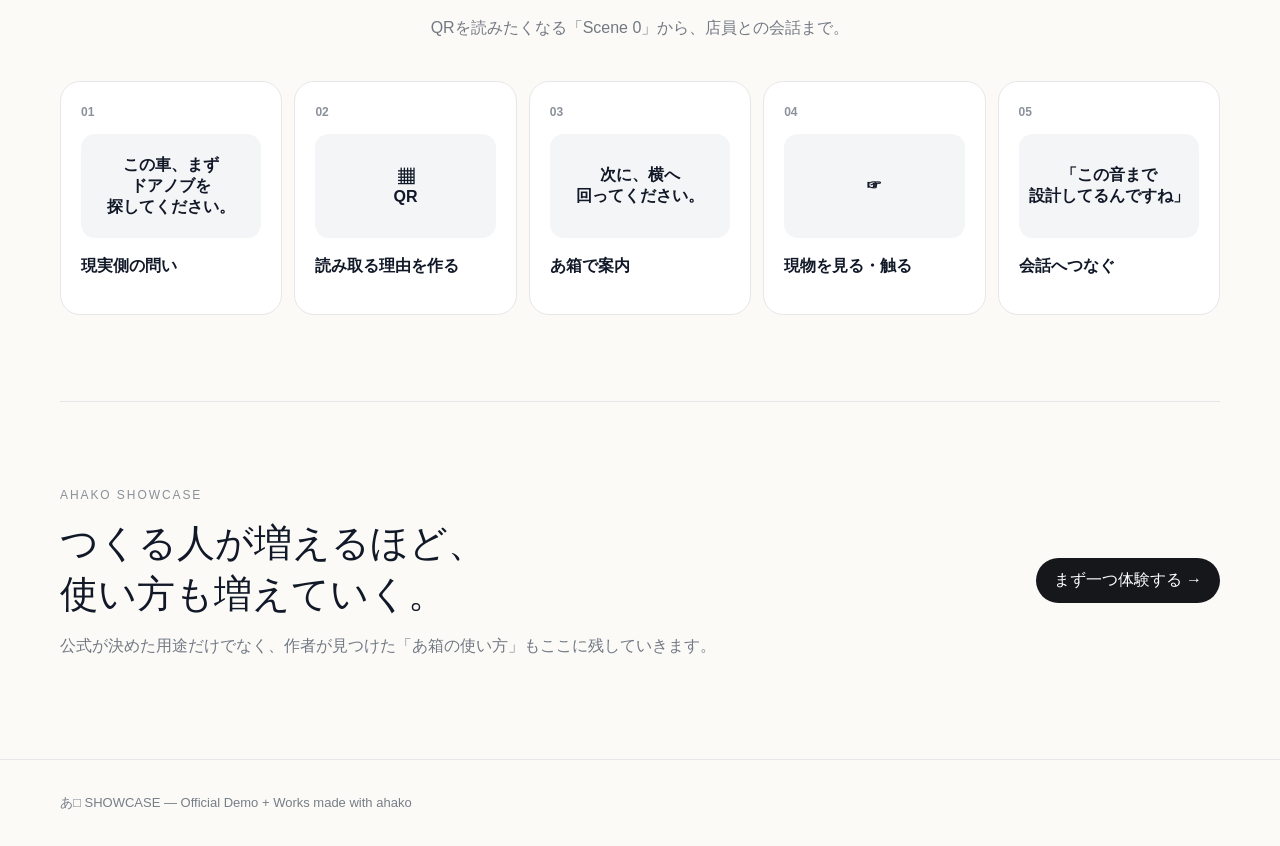
==== commit af4fba3f: "Add files via upload" ====
--- a/index.html
+++ b/index.html
@@ -36,10 +36,16 @@
   }
   .phone iframe{pointer-events:none}
 }
+
+/* Posting-site integration demo */
+.api-demo{background:#eef0f3}.api-shell{display:grid;grid-template-columns:minmax(0,1.15fr) minmax(300px,.85fr);gap:22px;align-items:start}.post-ui,.api-side{background:#fff;border:1px solid var(--line);border-radius:26px;box-shadow:0 18px 50px rgba(17,24,39,.06)}.post-ui{overflow:hidden}.post-top{padding:16px 20px;border-bottom:1px solid var(--line);display:flex;align-items:center;justify-content:space-between}.fake-brand{font-weight:800;letter-spacing:.08em}.fake-state{font-size:12px;color:#8b919a}.post-body{padding:30px}.post-title{font-family:"Yu Mincho","Hiragino Mincho ProN",serif;font-size:34px;border:0;width:100%;outline:none;background:transparent;color:var(--ink);margin-bottom:8px}.post-meta{font-size:13px;color:#858b94;margin-bottom:26px}.article-block{position:relative;padding:14px 14px;border-radius:14px;line-height:1.9;color:#343b45;border:1px solid transparent;transition:.15s}.article-block[contenteditable="true"]:focus{outline:none;border-color:#cfd4db;background:#fafafa}.article-block.scene-target{background:#f7f4ea}.scene-boundary{display:flex;align-items:center;gap:10px;margin:7px 0;color:#81755b;font-size:11px;font-weight:800;letter-spacing:.08em}.scene-boundary:before,.scene-boundary:after{content:"";height:1px;background:#cfc5aa;flex:1}.scene-boundary button{border:0;background:#ede7d7;color:#5f5744;border-radius:999px;padding:7px 11px;font-size:11px;font-weight:800;cursor:pointer}.post-actions{display:flex;gap:10px;flex-wrap:wrap;padding:18px 20px;border-top:1px solid var(--line);background:#fafafa}.ghost-btn,.scene-btn{border-radius:999px;padding:11px 16px;cursor:pointer;font-weight:750}.ghost-btn{border:1px solid #d8dce2;background:#fff;color:#343a43}.scene-btn{border:0;background:#17191d;color:#fff}.api-side{padding:26px;position:sticky;top:90px}.api-side h3{margin:0 0 8px;font-size:22px}.api-side p{color:#69717c;line-height:1.75;font-size:14px}.api-status{margin:22px 0;border:1px solid #e1e3e6;border-radius:18px;overflow:hidden}.api-row{padding:13px 15px;display:flex;justify-content:space-between;gap:15px;border-bottom:1px solid #eceef0;font-size:13px}.api-row:last-child{border:0}.api-row span{color:#7d838c}.api-row b{font-size:13px}.mini-flow{font-size:12px;line-height:1.9;color:#777f89;background:#f5f6f7;border-radius:16px;padding:16px}.reader-switch{display:none;margin-top:18px;padding:18px;border-radius:18px;background:#f7f7f7}.reader-switch.show{display:block}.reader-switch strong{display:block;margin-bottom:10px}.reader-switch .switches{display:flex;gap:8px}.reader-switch button{flex:1;border:1px solid #d6dae0;background:#fff;border-radius:12px;padding:12px;cursor:pointer;font-weight:700}.reader-switch button.active{background:#17191d;color:#fff;border-color:#17191d}.normal-preview{display:none;margin-top:12px;border-left:3px solid #d4d7dc;padding:10px 14px;color:#555d67;line-height:1.8;font-size:14px}.normal-preview.show{display:block}.api-note{margin-top:14px;font-size:11px!important;color:#989da5!important}.api-player-panel{position:absolute;inset:3vh max(18px,calc((100vw - 980px)/2));background:#0c0e12;border-radius:26px;overflow:hidden;box-shadow:0 30px 90px rgba(0,0,0,.45)}.api-player-panel iframe{width:100%;height:100%;border:0}
+@media(max-width:900px){.api-shell{grid-template-columns:1fr}.api-side{position:static}.api-player-panel{inset:0;border-radius:0}}
+@media(max-width:620px){.post-body{padding:22px 15px}.post-title{font-size:28px}.article-block{padding:12px 8px}.post-actions{padding:14px}.api-side{padding:22px}}
+
 </style>
 </head>
 <body>
-<header><div class="shell"><a class="brand" href="#top">あ□<small>by ahako</small></a><nav class="nav"><a href="#official">公式デモ</a><a href="#showcase">SHOWCASE</a><a href="#real">現物で使う</a><button class="pill" data-demo="exhibit">本物のPlayerを体験</button></nav></div></header>
+<header><div class="shell"><a class="brand" href="#top">あ□<small>by ahako</small></a><nav class="nav"><a href="#official">公式デモ</a><a href="#showcase">SHOWCASE</a><a href="#api-demo">投稿サイト連携</a><a href="#real">現物で使う</a><button class="pill" data-demo="exhibit">本物のPlayerを体験</button></nav></div></header>
 <main id="top">
 <section class="hero shell">
 <div><div class="eyebrow">AHAKO / OFFICIAL DEMO + SHOWCASE</div><h1>文章は、<br>読むだけじゃない。</h1><p class="lead">あ箱は、文章を一度に見せず、受け手自身の操作で次を開く体験です。公式デモと、実際にあ箱でつくられた作品をここに並べていきます。</p><div class="hero-actions"><button class="pill" data-demo="exhibit">展示ガイドを体験する →</button><a class="subtle" href="#showcase">作品を見る</a></div><p class="subtle">公式デモもSHOWCASE作品も、実際のPublic Playerでそのまま体験できます。</p></div>
@@ -55,6 +61,20 @@
 <article class="card"><div class="icon">👻</div><h3>ホラー</h3><p>次を自分で押す操作が、そのまま怖さになる。</p><button class="open-demo" data-demo="horror">『鏡は、嘘をつかない。』 →</button></article>
 </div></div></section>
 <section id="showcase" class="showcase"><div class="shell"><div class="section-head"><div class="eyebrow">SHOWCASE</div><h2>あ箱で、つくられたもの。</h2><p>作者の許可をいただいた作品を、少しずつここに展示していきます。</p></div><div class="showcase-empty"><div class="showcase-mark">あ□</div><div><small>OPEN CALL</small><h3>最初の作品を、待っています。</h3><p>物語だけでなく、手紙、詩、ガイド、実験作まで。<br>「あ箱でこう使った」が、そのまま次の使い方になります。</p><p class="showcase-note">掲載作品には、作品タイトル・作者名・短い紹介と、作品をひらく導線を表示します。</p></div></div></div></section>
+
+<section id="api-demo" class="api-demo"><div class="shell"><div class="section-head"><div class="eyebrow">POSTING SITE × AHAKO API / CONCEPT DEMO</div><h2>記事の一部だけを、Sceneにする。</h2><p>投稿サイトの記事はそのまま。作者が指定した範囲だけ、もう一つの読み方をつくるデモです。</p></div><div class="api-shell">
+<div class="post-ui"><div class="post-top"><div class="fake-brand">MONOLOG</div><div class="fake-state">記事を編集中</div></div><div class="post-body"><input id="demoPostTitle" class="post-title" value="雨が止むまで"><div class="post-meta">成田 有也 ・ 下書き</div>
+<div class="article-block" contenteditable="true">今日は短い話を書きました。<br>普通に読むことも、Sceneで読むこともできます。</div>
+<div class="scene-boundary"><button type="button" data-boundary="start">ここから Scene</button></div>
+<div id="sceneBlock1" class="article-block scene-target" contenteditable="true">雨が降っていた。<br><br>駅には、誰もいなかった。</div>
+<div id="sceneBlock2" class="article-block scene-target" contenteditable="true">ホームの向こうで、傘がひとつ揺れた。<br><br>「遅かったね」</div>
+<div id="sceneBlock3" class="article-block scene-target" contenteditable="true">振り返る。<br><br>そこには誰もいなかった。</div>
+<div class="scene-boundary"><button type="button" data-boundary="end">ここまで Scene</button></div>
+<div class="article-block" contenteditable="true">あとがき。<br>この下には作者のお知らせ、リンク、タグなどが続きます。ここはSceneには入りません。</div>
+</div><div class="post-actions"><button id="generateScene" class="scene-btn" type="button">Scene版を作る</button><button id="resetDemo" class="ghost-btn" type="button">デモを戻す</button></div></div>
+<aside class="api-side"><div class="eyebrow">WHAT THE API DOES</div><h3>原文を壊さず、指定範囲だけ変換。</h3><p>黄色の範囲だけをあ箱へ渡す想定です。前書き・あとがき・告知・タグは投稿サイト側に残ります。</p><div class="api-status"><div class="api-row"><span>元記事</span><b>投稿サイト</b></div><div class="api-row"><span>Scene対象</span><b id="rangeStatus">3ブロック</b></div><div class="api-row"><span>Basic Scene</span><b id="sceneCount">未生成</b></div><div class="api-row"><span>作り込み</span><b>あ箱 Studio</b></div></div><div class="mini-flow">記事を書く → Scene範囲を指定 → APIがBasic Scene化 → 作者が確認 → 必要ならStudioで音・画像・演出・REC → 「Sceneで読む」を記事に追加</div><div id="readerSwitch" class="reader-switch"><strong>公開後、読者にはこう見える</strong><div class="switches"><button id="normalRead" type="button">通常で読む</button><button id="sceneRead" type="button" class="active">▶ Sceneで読む</button></div><div id="normalPreview" class="normal-preview"></div></div><p class="api-note">※これは将来の投稿サイト連携を想定したフロントエンドデモです。実際の外部API通信・投稿サイト連携は行っていません。</p></aside>
+</div></div></section>
+
 <section class="real" id="real"><div class="shell"><div class="section-head"><div class="eyebrow">REAL WORLD</div><h2>現物がある場所へ。</h2><p>画面の中ではなく、目の前を見てもらう。</p></div><div class="real-grid"><article class="real-card"><small>MUSEUM / GALLERY</small><h3>展示の見え方を変える</h3><p>「右下を見てください」のように視線を案内し、鑑賞者の速度で進める。</p></article><article class="real-card"><small>SHOWROOM / STORE</small><h3>質問を持った客を店員へ</h3><p>商品を見るポイントを先に体験してもらい、接客をゼロから始めない。</p></article><article class="real-card"><small>PLACE / TOUR</small><h3>現実そのものを背景にする</h3><p>史跡、建築、工場見学など、実物があるほど画像を見せる必要がなくなる。</p></article></div></div></section>
 <section id="flow"><div class="shell"><div class="section-head"><div class="eyebrow">EXPERIENCE FLOW</div><h2>QRの先だけを作らない。</h2><p>QRを読みたくなる「Scene 0」から、店員との会話まで。</p></div><div class="flow"><div class="step"><b>01</b><div class="visual">この車、まず<br>ドアノブを<br>探してください。</div><h3>現実側の問い</h3></div><div class="step"><b>02</b><div class="visual">▦<br>QR</div><h3>読み取る理由を作る</h3></div><div class="step"><b>03</b><div class="visual">次に、横へ<br>回ってください。</div><h3>あ箱で案内</h3></div><div class="step"><b>04</b><div class="visual">☞</div><h3>現物を見る・触る</h3></div><div class="step"><b>05</b><div class="visual">「この音まで<br>設計してるんですね」</div><h3>会話へつなぐ</h3></div></div></div></section>
 <section class="cta shell"><div><div class="eyebrow">AHAKO SHOWCASE</div><h2>つくる人が増えるほど、<br>使い方も増えていく。</h2><p>公式が決めた用途だけでなく、作者が見つけた「あ箱の使い方」もここに残していきます。</p></div><button class="pill" data-demo="letter">まず一つ体験する →</button></section>
@@ -69,4 +89,27 @@
 document.querySelectorAll('[data-demo]').forEach(b=>b.addEventListener('click',()=>openDemo(b.dataset.demo)));
 document.getElementById('close').addEventListener('click',closeDemo);document.getElementById('backdrop').addEventListener('click',closeDemo);addEventListener('keydown',e=>{if(e.key==='Escape')closeDemo()});
 </script>
+<div class="modal" id="apiPlayerModal" aria-hidden="true"><div class="backdrop" id="apiPlayerBackdrop"></div><div class="api-player-panel"><button class="close" id="apiPlayerClose" aria-label="閉じる">×</button><iframe id="apiPlayerFrame" title="Basic Scene Player"></iframe></div></div>
+<script src="./japanese-splitter.js"></script><script src="./english-splitter.js"></script><script src="./scene-text-splitter.js"></script>
+<script>
+(()=>{
+ const initialBlocks=[...document.querySelectorAll('.article-block')].map(n=>n.innerHTML);
+ const title=document.getElementById('demoPostTitle'), count=document.getElementById('sceneCount'), sw=document.getElementById('readerSwitch'), normal=document.getElementById('normalPreview');
+ const apiModal=document.getElementById('apiPlayerModal'), apiFrame=document.getElementById('apiPlayerFrame'); let sceneUrl=null, generatedDoc=null;
+ function targetText(){return [...document.querySelectorAll('.scene-target')].map(n=>n.innerText.trim()).filter(Boolean).join('\n\n')}
+ function makeDoc(){
+   const text=targetText(); let chunks=[];
+   try{chunks=window.SceneTextSplitter.split(text,{language:'ja'});}catch(e){chunks=text.split(/\n\n+/).filter(Boolean)}
+   const scenes=chunks.map((t,i)=>({id:'s'+String(i+1).padStart(3,'0'),type:'text',text:t,pause:3000,presentation:{display:i===0?'solo':'stack',view:'world',effect:'fade',effectTiming:{duration:.55,delay:.02},text:{color:'#f3f1eb',size:'large',fontFamily:'serif',shadow:'none',lineHeight:1.8,letterSpacing:.02,sideMargin:12,opacity:1,align:'left'}}}));
+   return {format:'scene-format',version:'1.0',id:'posting-site-basic-demo',language:'ja',title:title.value||'無題',author:'投稿サイト連携デモ',theme:'dark',appearance:{cinemaTone:'dark',typography:{fontFamily:'serif'}},metadata:{subtitle:'Basic Scene / API Concept Demo',description:'指定範囲から自動生成されたBasic Scene'},player:{navigation:{allowPrevious:true}},ending:{label:'通常の記事へ戻れます。',coverButton:{kicker:'REPLAY',label:'もう一度読む'}},scenes};
+ }
+ function openScene(){if(!generatedDoc) generatedDoc=makeDoc(); if(sceneUrl)URL.revokeObjectURL(sceneUrl);sceneUrl=URL.createObjectURL(new Blob([JSON.stringify(generatedDoc)],{type:'application/json'}));apiFrame.src='./player/index.html?src='+encodeURIComponent(sceneUrl);apiModal.classList.add('open');apiModal.setAttribute('aria-hidden','false');document.body.style.overflow='hidden'}
+ document.getElementById('generateScene').addEventListener('click',()=>{generatedDoc=makeDoc();count.textContent=generatedDoc.scenes.length+' Scene';sw.classList.add('show');normal.classList.remove('show');document.getElementById('normalRead').classList.remove('active');document.getElementById('sceneRead').classList.add('active');setTimeout(openScene,120)});
+ document.getElementById('sceneRead').addEventListener('click',()=>{document.getElementById('normalRead').classList.remove('active');document.getElementById('sceneRead').classList.add('active');normal.classList.remove('show');openScene()});
+ document.getElementById('normalRead').addEventListener('click',()=>{document.getElementById('sceneRead').classList.remove('active');document.getElementById('normalRead').classList.add('active');normal.textContent=[...document.querySelectorAll('.article-block')].map(n=>n.innerText.trim()).filter(Boolean).join('\n\n');normal.classList.add('show')});
+ function closeApi(){apiModal.classList.remove('open');apiModal.setAttribute('aria-hidden','true');apiFrame.src='about:blank';document.body.style.overflow=''}
+ document.getElementById('apiPlayerClose').addEventListener('click',closeApi);document.getElementById('apiPlayerBackdrop').addEventListener('click',closeApi);
+ document.getElementById('resetDemo').addEventListener('click',()=>{document.querySelectorAll('.article-block').forEach((n,i)=>n.innerHTML=initialBlocks[i]);title.value='雨が止むまで';count.textContent='未生成';sw.classList.remove('show');normal.classList.remove('show');generatedDoc=null});
+})();
+</script>
 </body></html>
